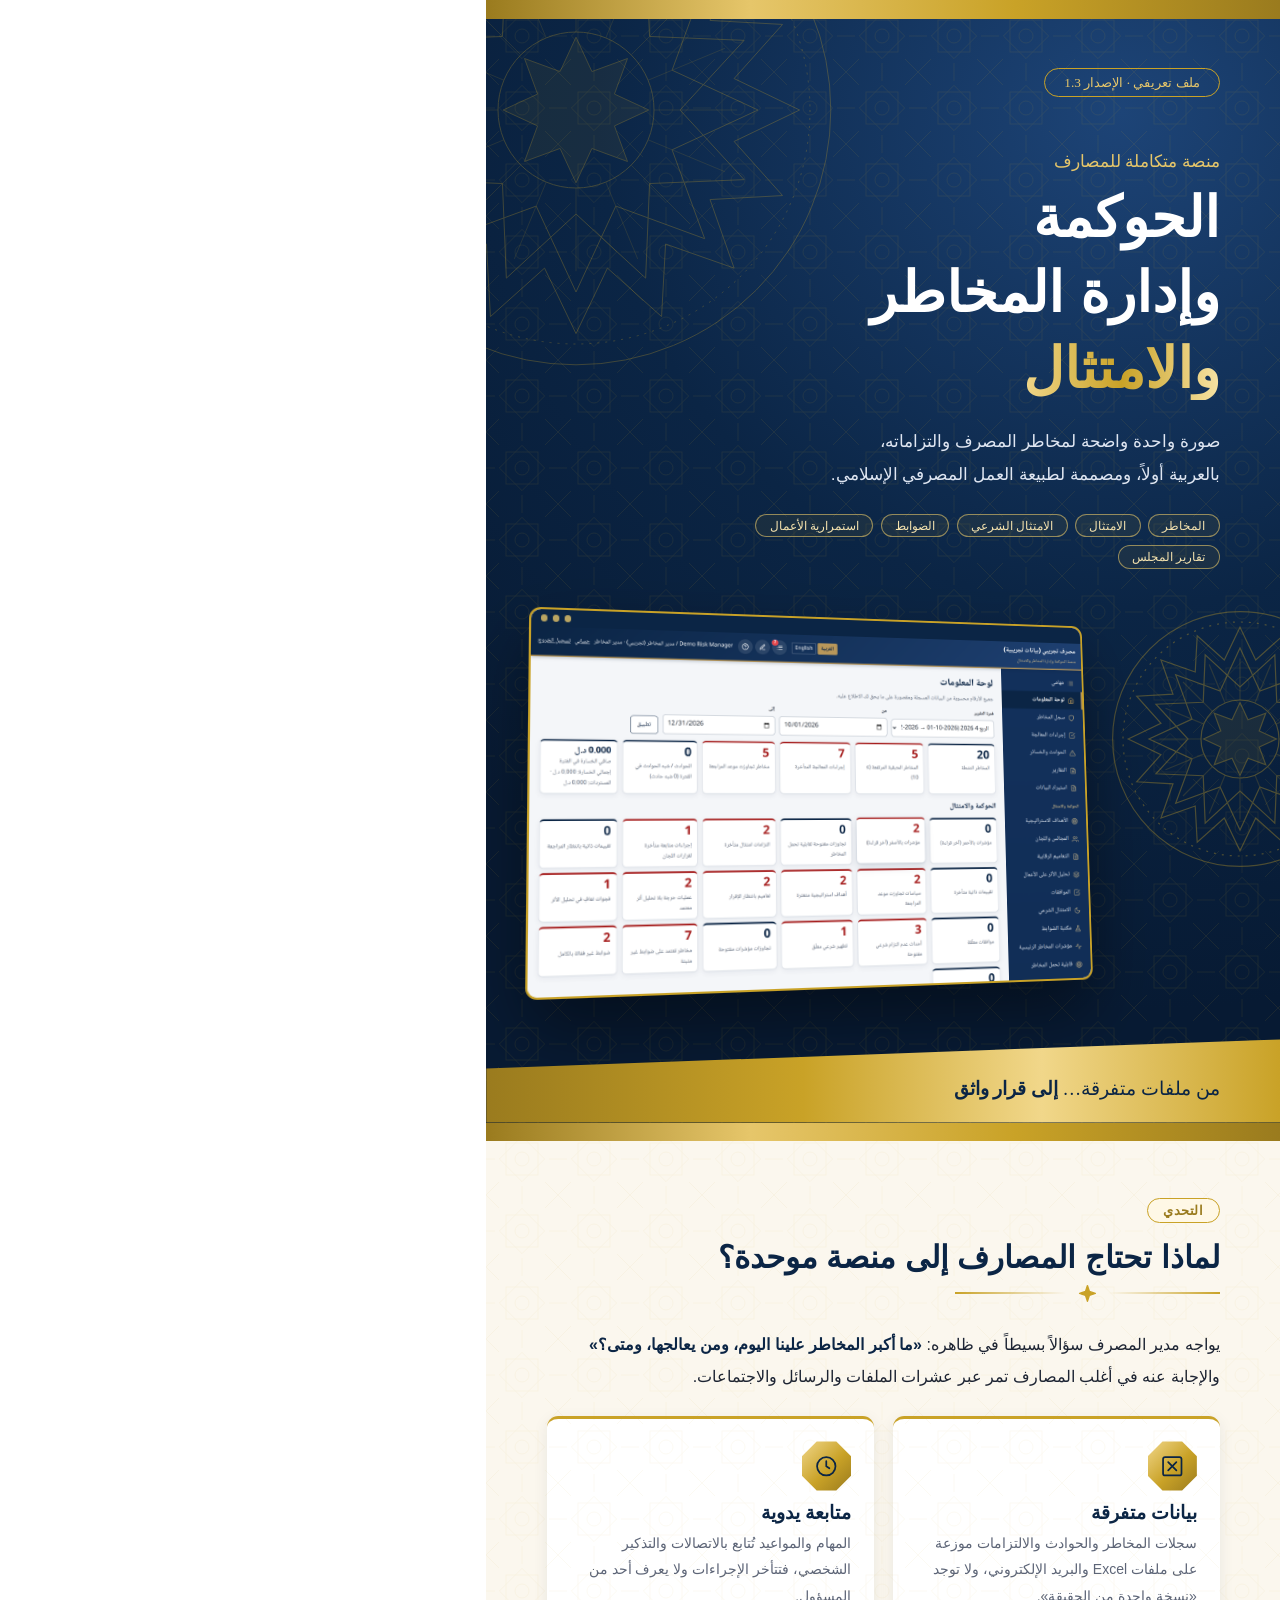
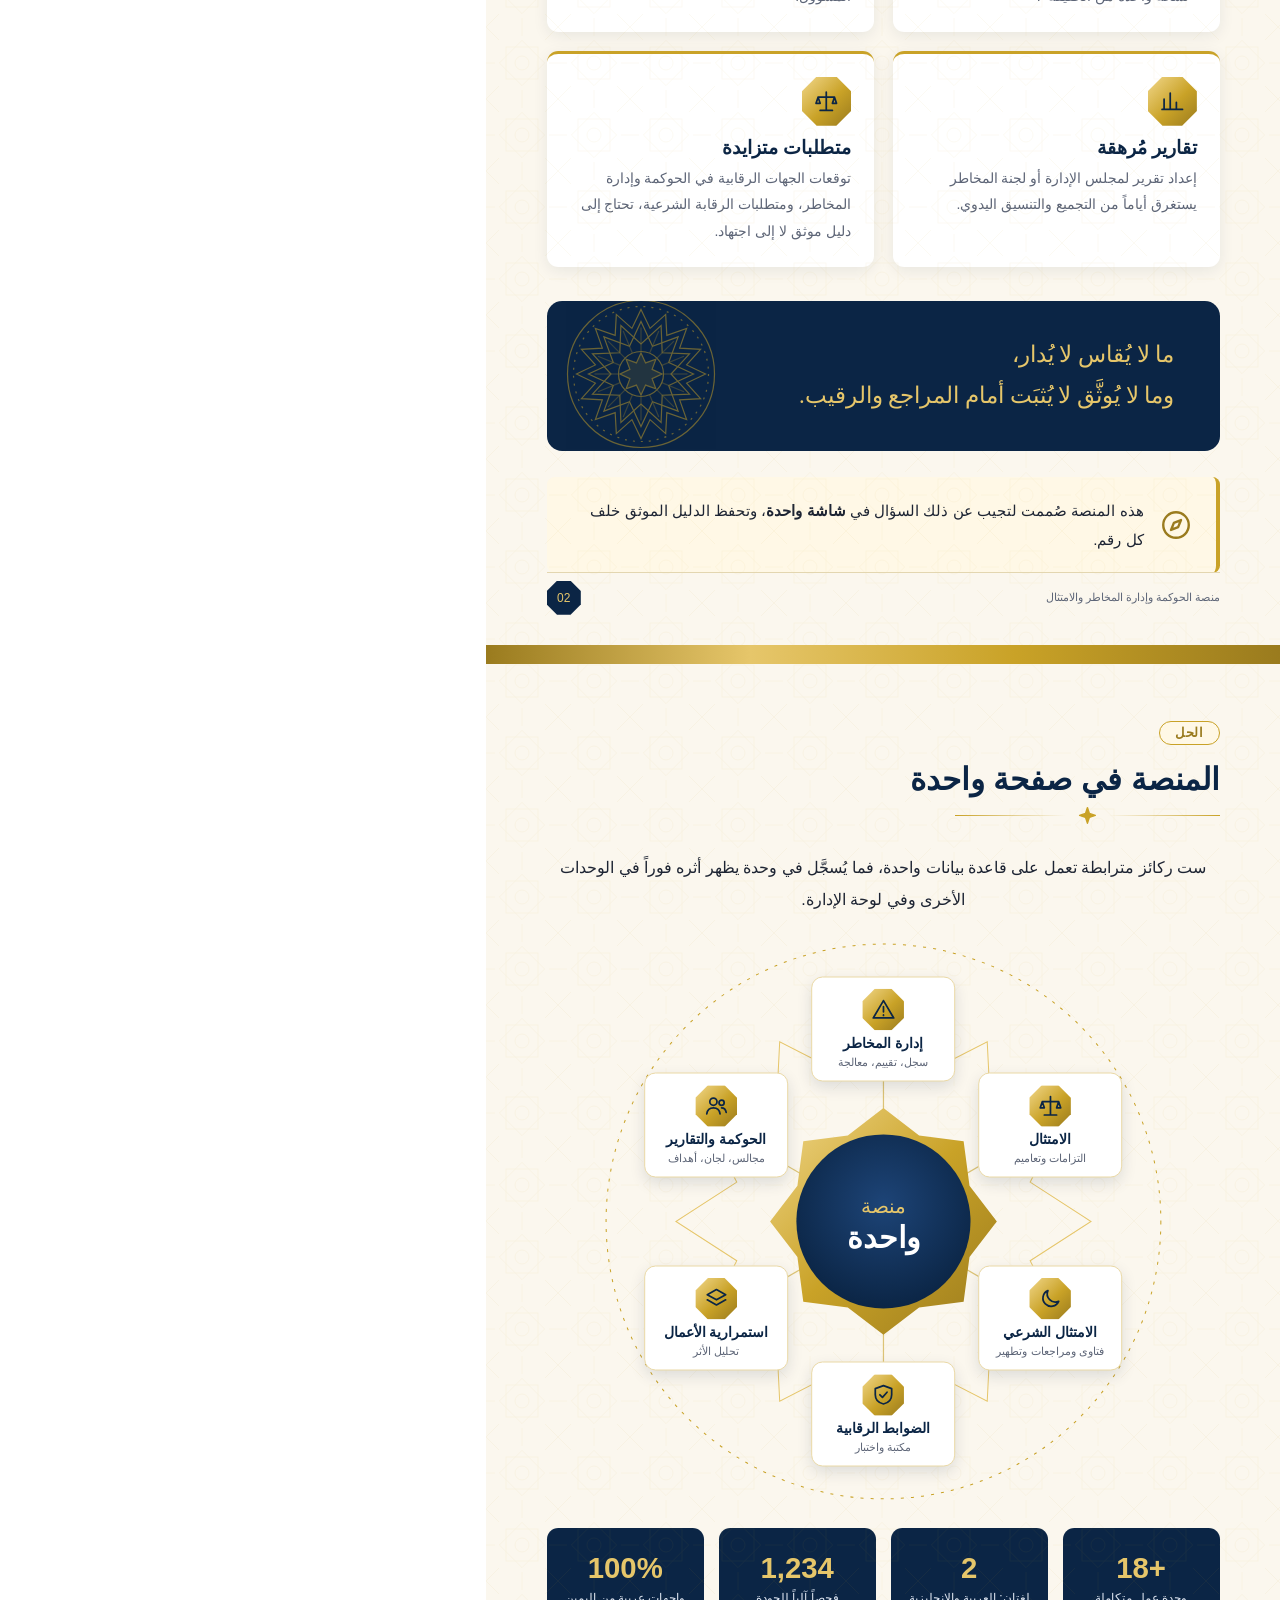
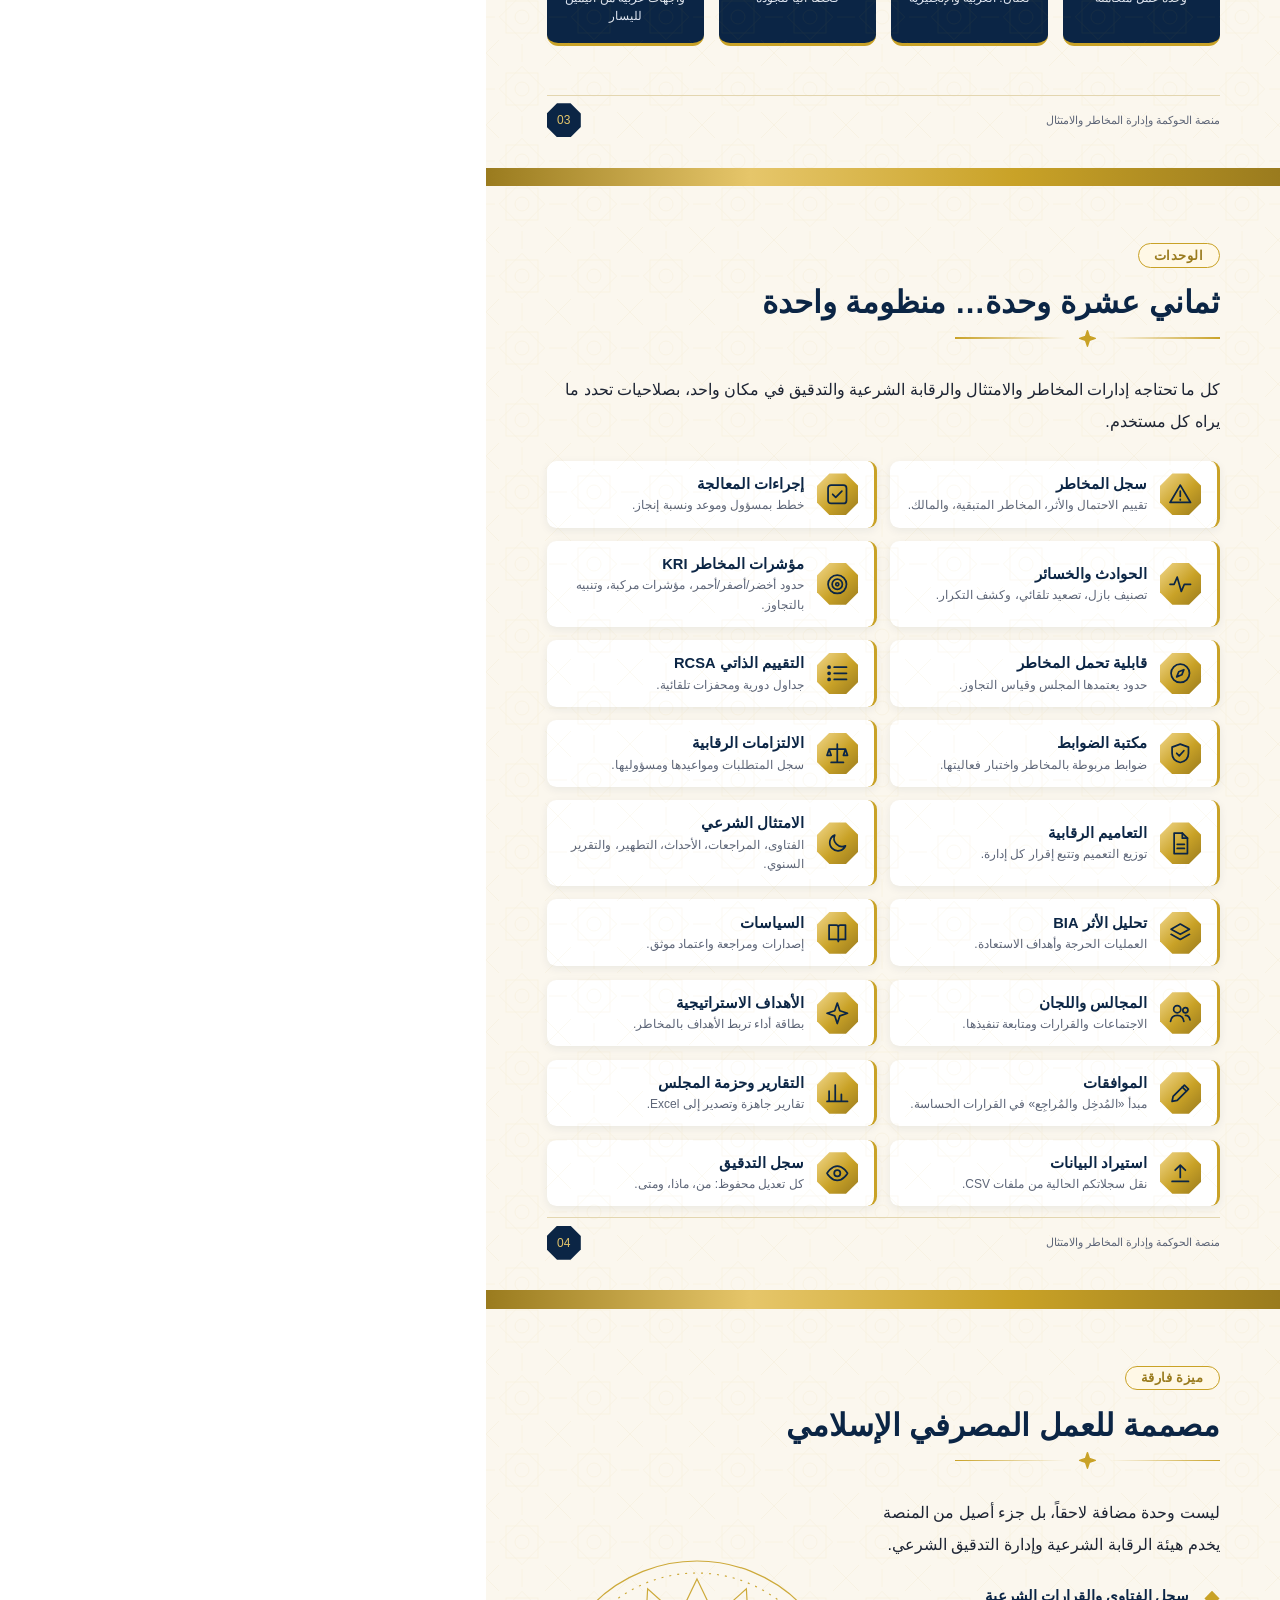
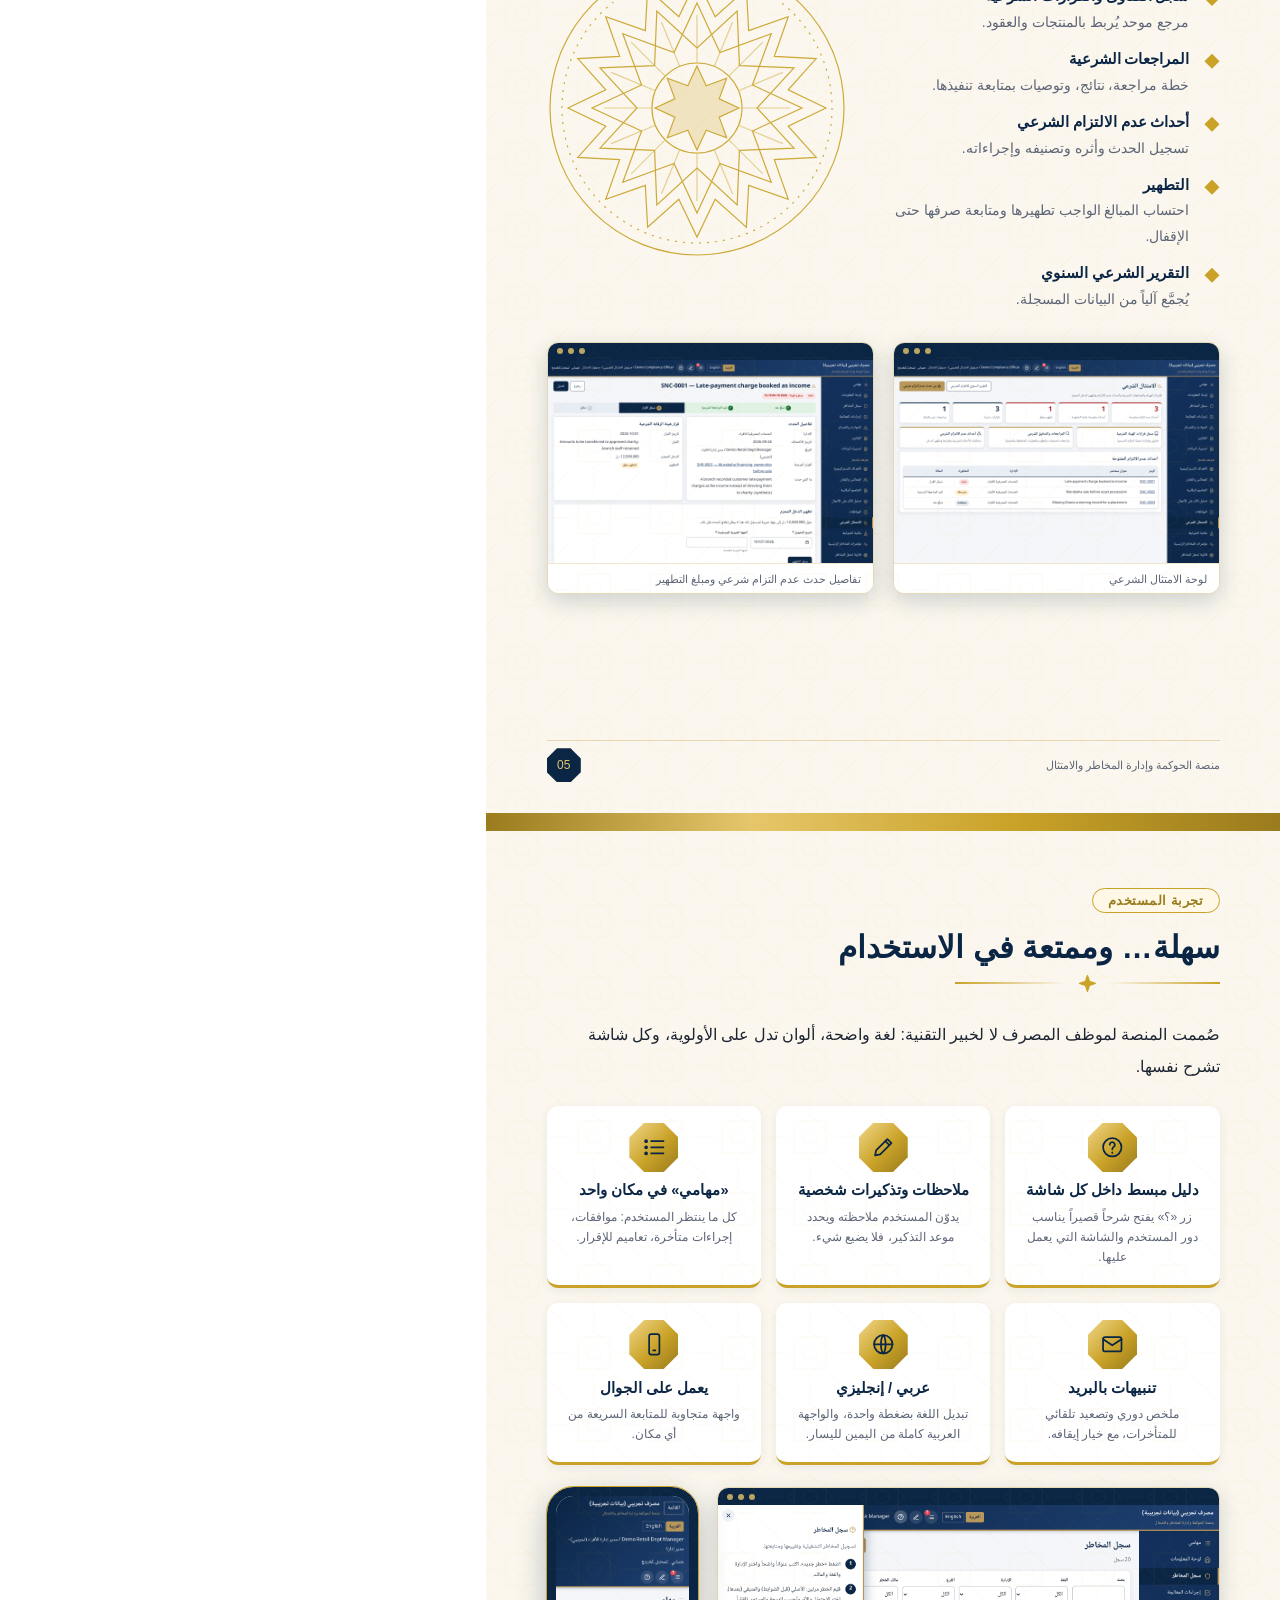
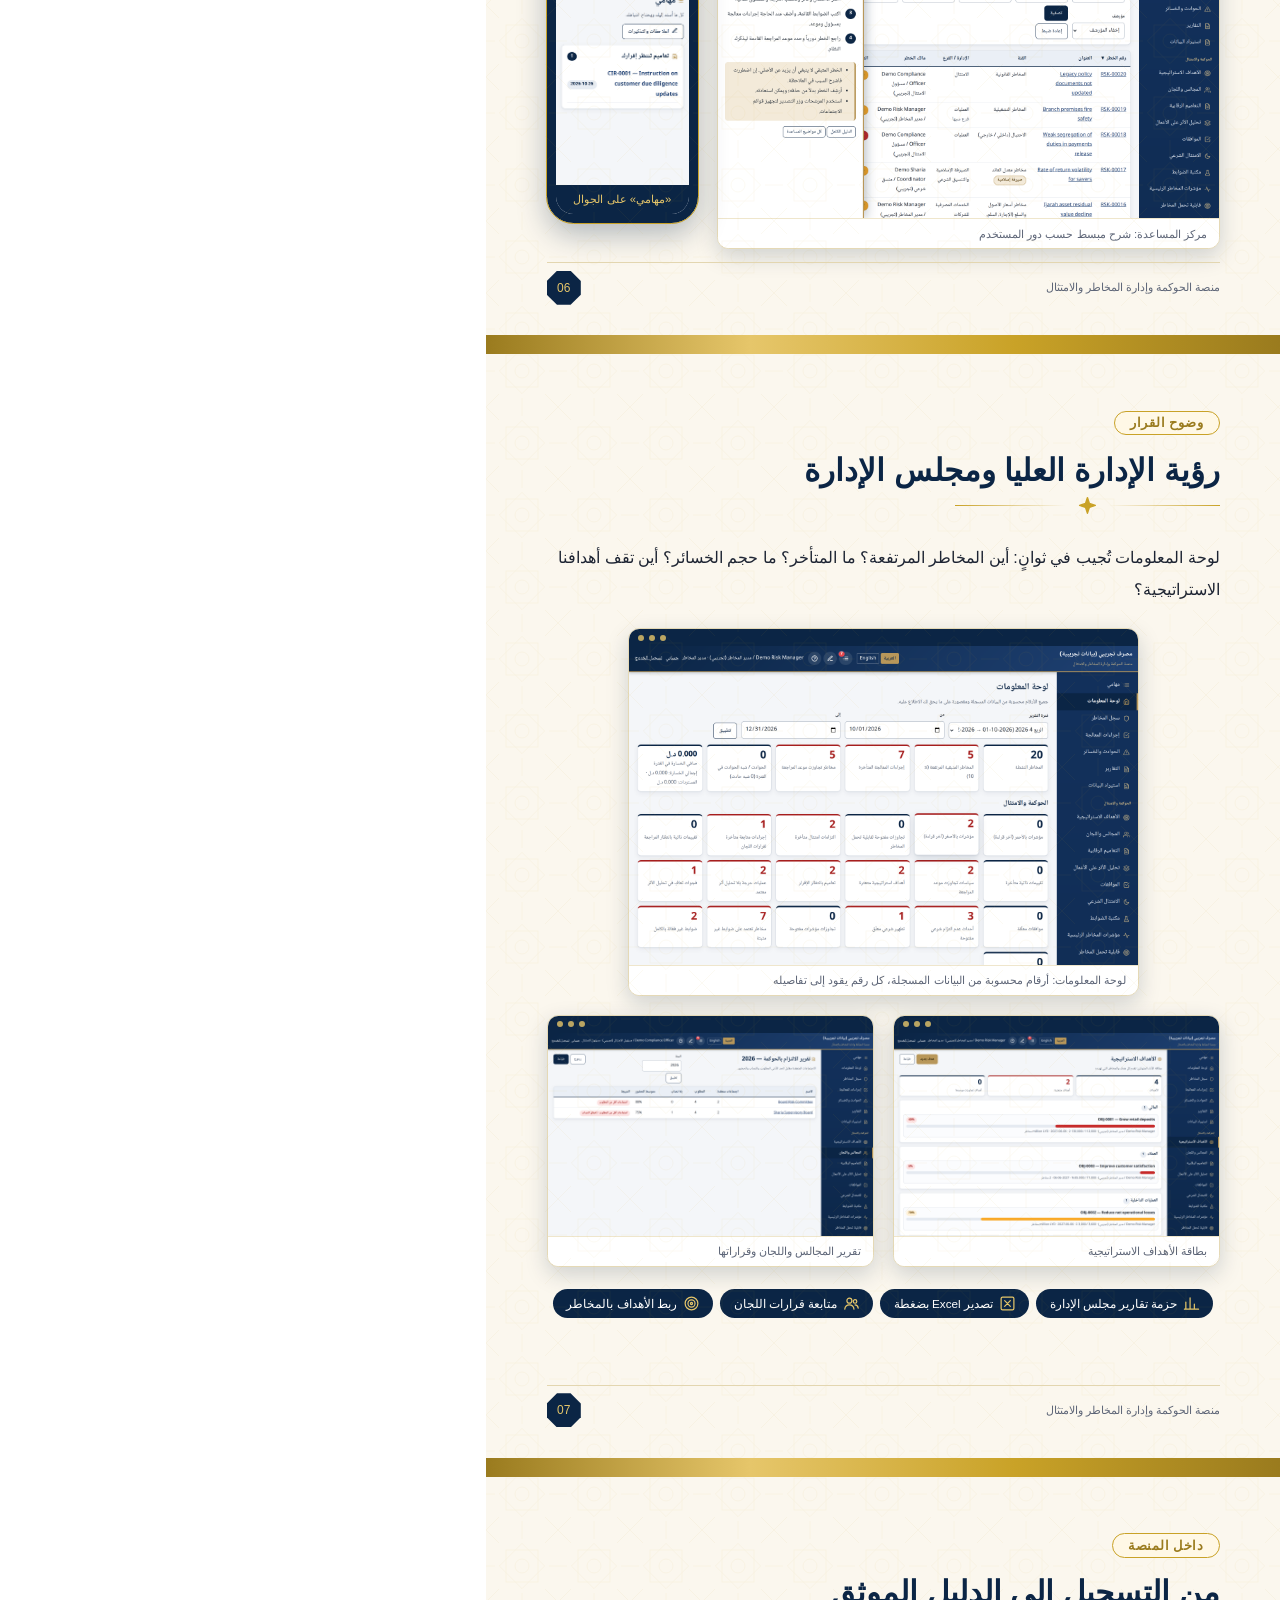
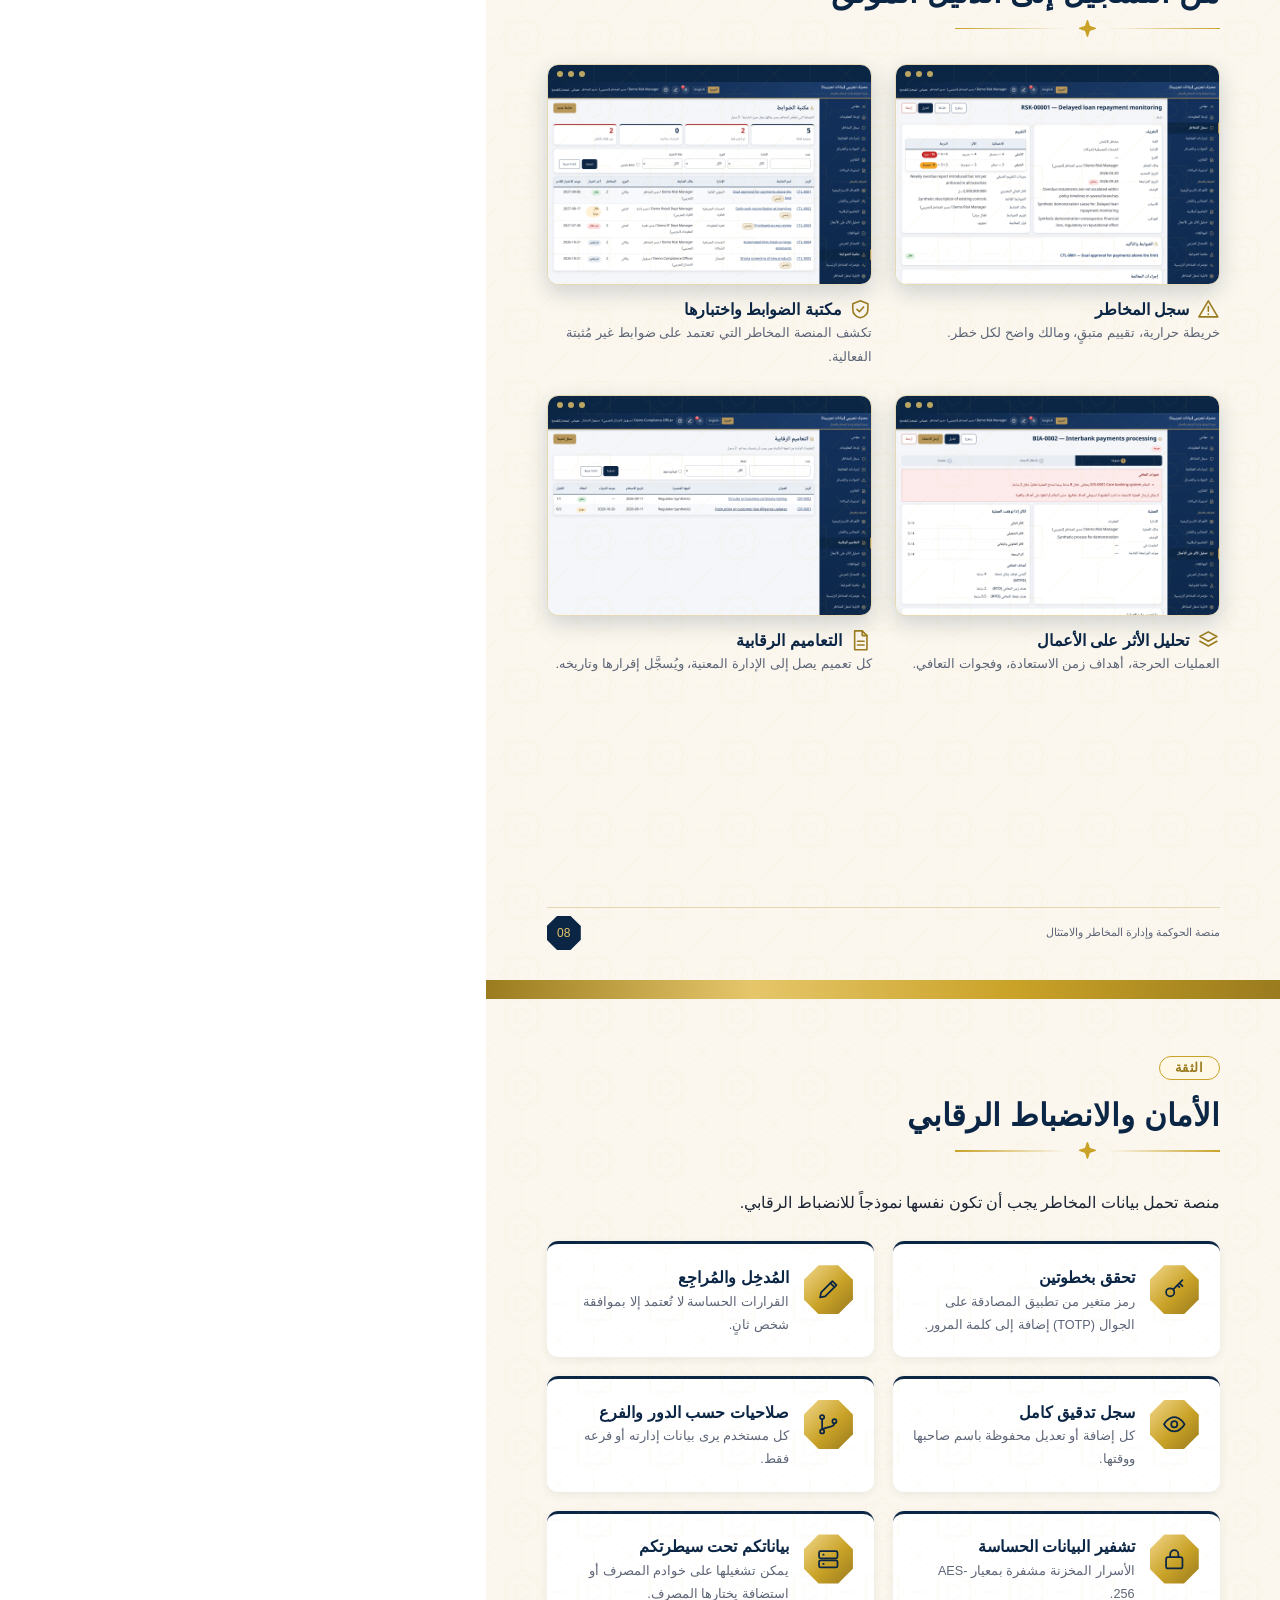
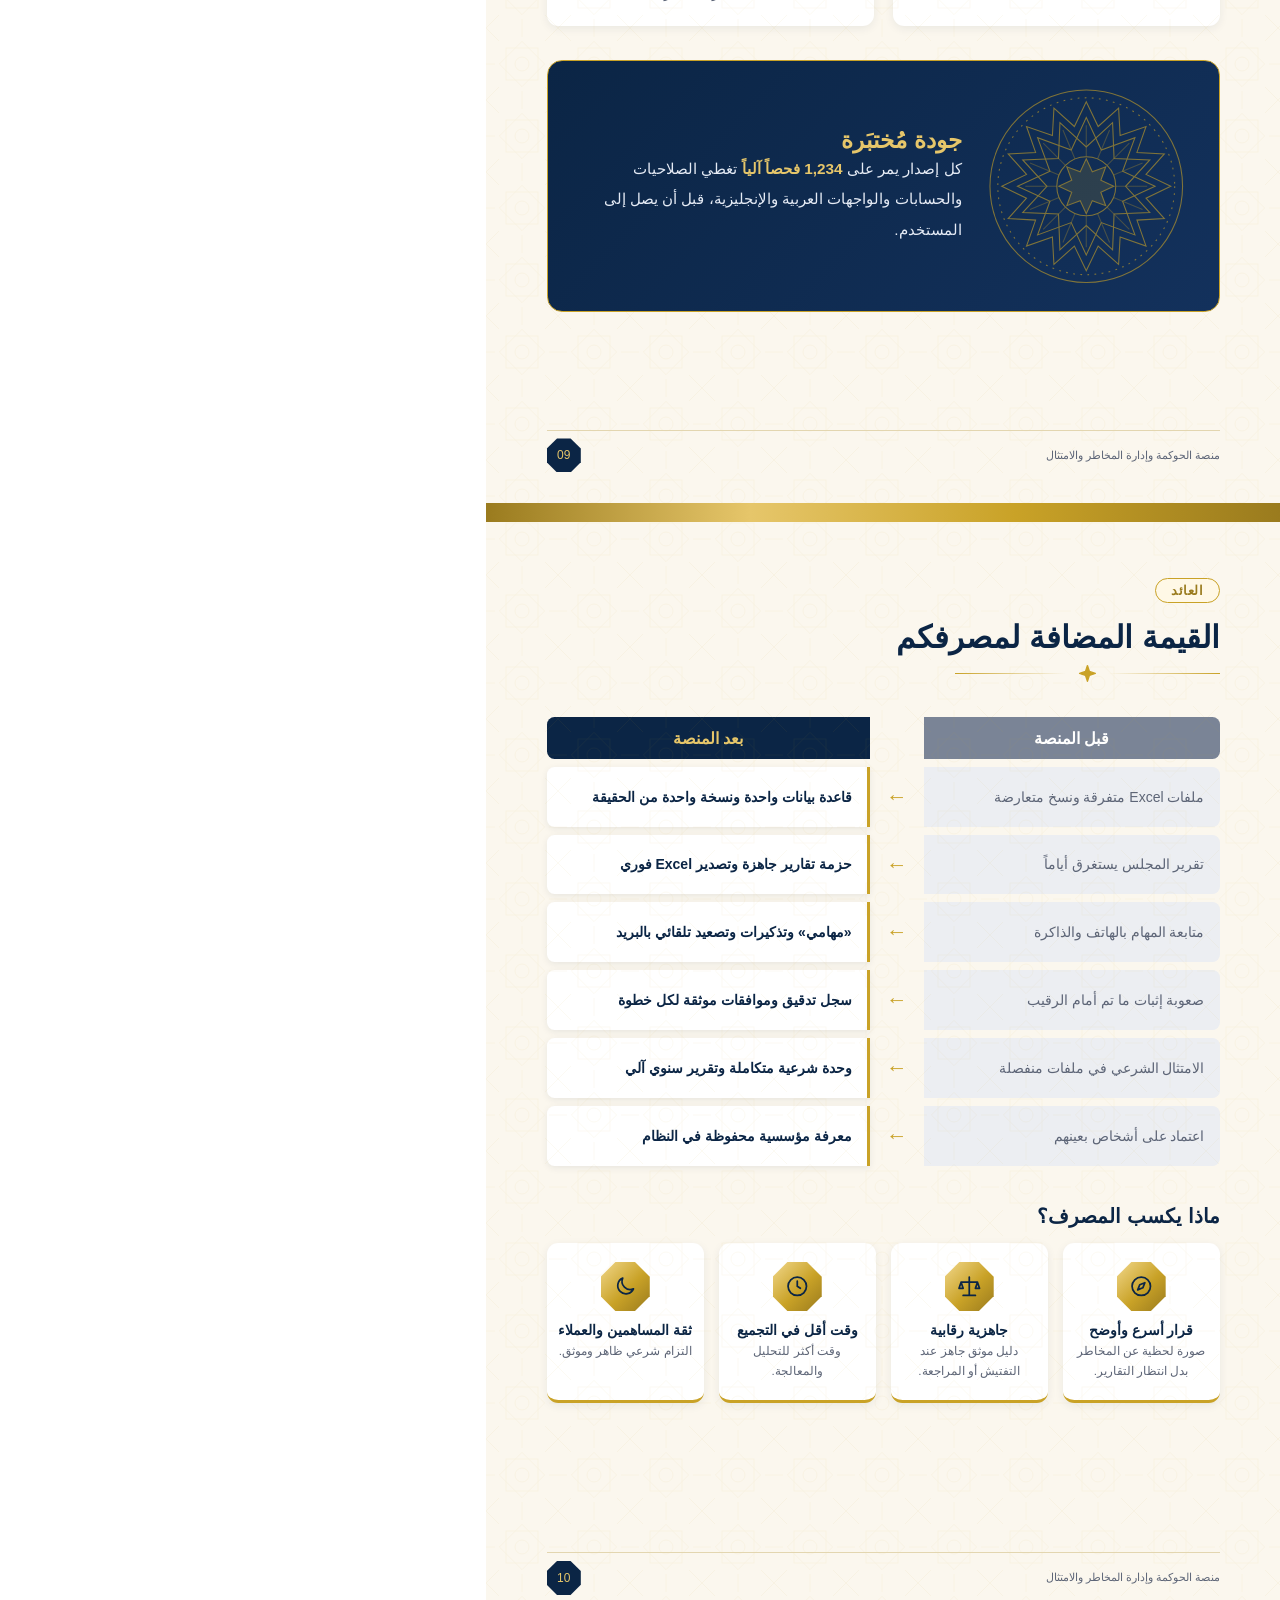
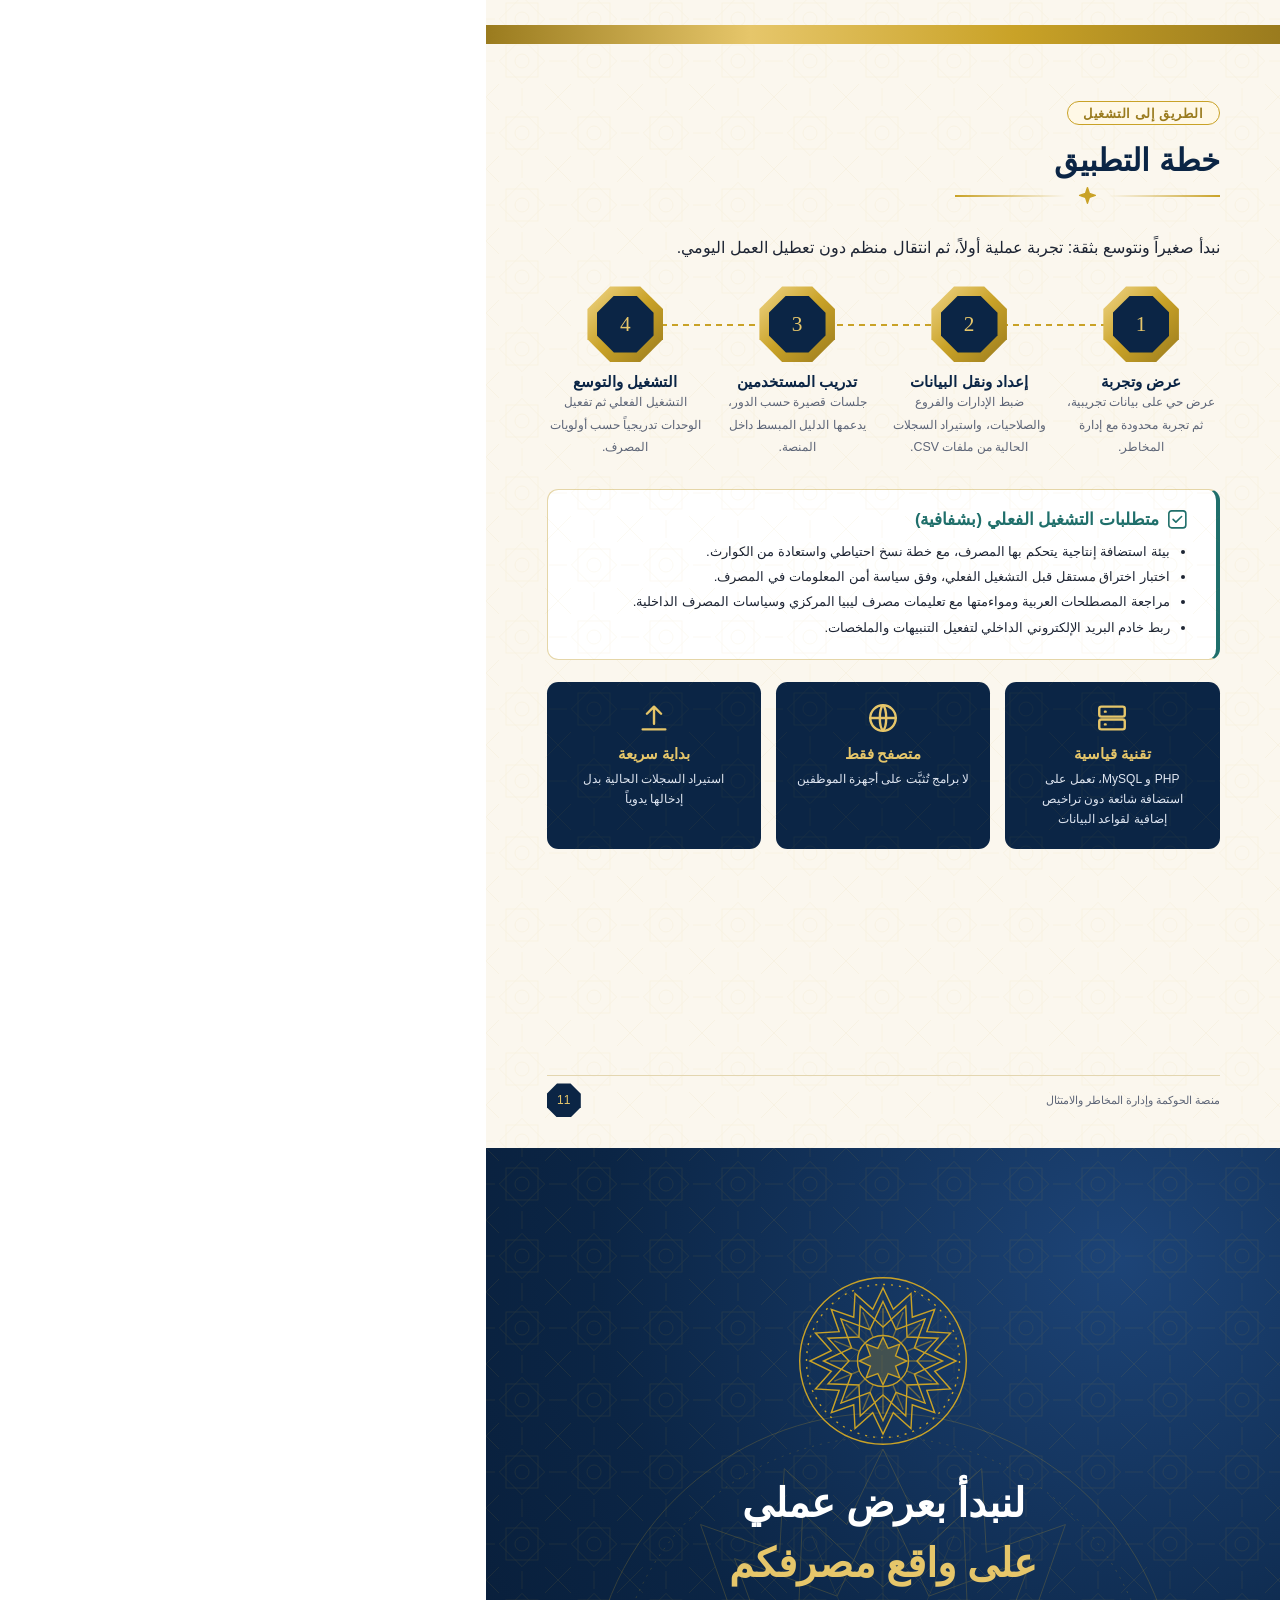
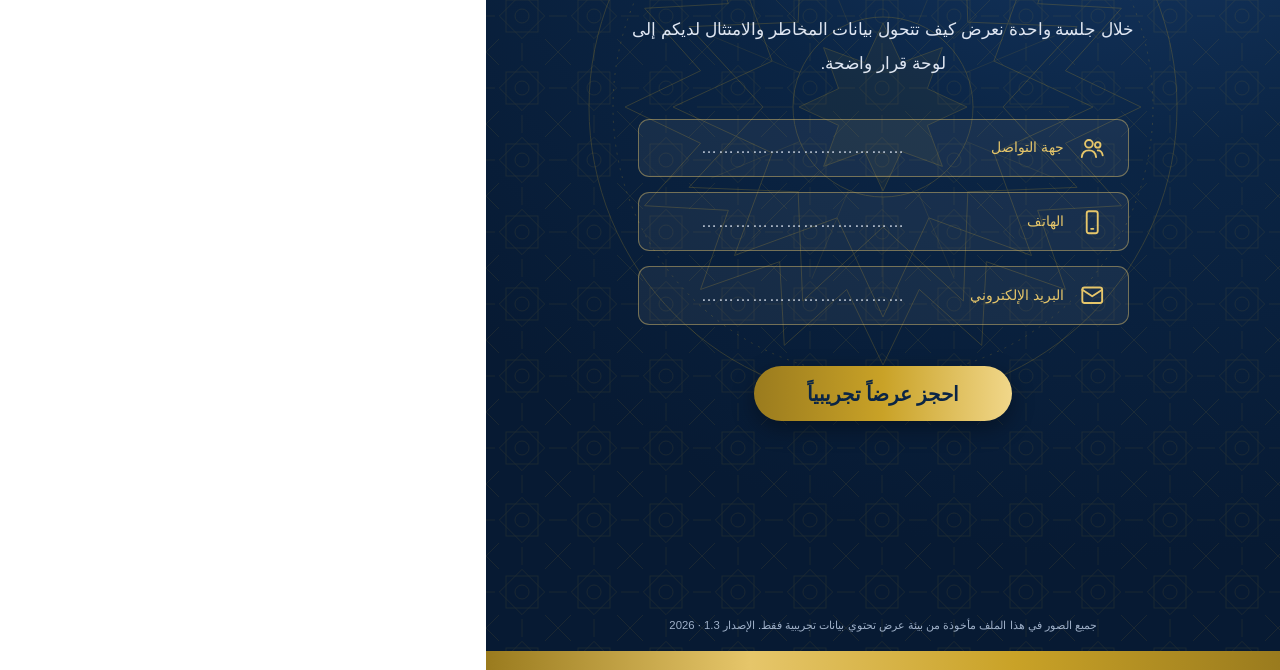
==== docs/brochure/brochure.html @ ade29366 "Add Arabic marketing brochure (gold theme, 12 pages) with build script Co-Authored-By: Claude Opus 5" ====
<!doctype html>
<html lang="ar" dir="rtl"><head><meta charset="utf-8">
<title>ملف تعريفي — منصة الحوكمة وإدارة المخاطر والامتثال</title>
<style>
@page { size: A4; margin: 0; }
:root{--gold:#C9A227;--gold2:#E6C66A;--goldd:#9A7B1E;--navy:#0B2545;--navy2:#13315C;--ivory:#FBF7EE;--cream:#F3EAD3;--teal:#1F6F6B;--ink:#1d2433;--muted:#5d6577}
*{box-sizing:border-box;margin:0;padding:0}
html,body{background:#fff}
body{font-family:'Noto Sans Arabic',sans-serif;color:var(--ink);-webkit-print-color-adjust:exact;print-color-adjust:exact}
.page{width:210mm;height:297mm;position:relative;overflow:hidden;page-break-after:always;background:var(--ivory);padding:20mm 16mm 18mm}
.page:last-child{page-break-after:auto}
.page::before{content:'';position:absolute;inset:0;background:url("data:image/svg+xml;utf8,<svg xmlns='http://www.w3.org/2000/svg' width='72' height='72' viewBox='0 0 72 72'><g fill='none' stroke='%23C9A227' stroke-width='.8'><rect x='20' y='20' width='32' height='32'/><rect x='20' y='20' width='32' height='32' transform='rotate(45 36 36)'/><circle cx='36' cy='36' r='7'/><path d='M0 0L13 13M72 0L59 13M0 72L13 59M72 72L59 59M36 0V9M36 72V63M0 36H9M72 36H63'/></g></svg>") repeat;opacity:.07;pointer-events:none}
.page::after{content:'';position:absolute;top:0;right:0;width:100%;height:5mm;background:linear-gradient(90deg,var(--goldd),var(--gold2),var(--gold),var(--goldd))}
h1,h2,h3,h4,.kicker,.stat b,.pn{font-family:'Noto Kufi Arabic',sans-serif}
.ph{position:relative;margin-bottom:7mm}
.kicker{display:inline-block;color:var(--goldd);font-size:10pt;font-weight:700;letter-spacing:.5px;border:1px solid var(--gold);padding:1mm 4mm;border-radius:20px;background:#fff8e6}
.ph h2{font-size:23pt;color:var(--navy);margin-top:3mm;line-height:1.5}
.rule{display:flex;align-items:center;gap:3mm;margin-top:1mm;width:70mm}
.rule span{flex:1;height:1.5px;background:linear-gradient(90deg,transparent,var(--gold))}
.rule span:last-child{background:linear-gradient(90deg,var(--gold),transparent)}
.rs{width:5mm;height:5mm;color:var(--gold);fill:var(--gold)}
.pf{position:absolute;bottom:8mm;left:16mm;right:16mm;display:flex;justify-content:space-between;align-items:center;font-size:8pt;color:var(--muted);border-top:1px solid #e3d6b0;padding-top:2mm}
.pn{background:var(--navy);color:var(--gold2);width:9mm;height:9mm;display:grid;place-items:center;font-size:9pt;clip-path:polygon(30% 0,70% 0,100% 30%,100% 70%,70% 100%,30% 100%,0 70%,0 30%)}
.intro{font-size:12pt;line-height:2;color:var(--ink);margin-bottom:6mm}
.intro.center{text-align:center}
.intro b{color:var(--navy)}
.ic{width:6mm;height:6mm}
.badge{display:inline-grid;place-items:center;width:13mm;height:13mm;flex:none;color:var(--navy);background:linear-gradient(135deg,#F1D78A,var(--gold) 55%,var(--goldd));clip-path:polygon(30% 0,70% 0,100% 30%,100% 70%,70% 100%,30% 100%,0 70%,0 30%)}
.badge .ic{width:6.5mm;height:6.5mm}
/* screenshots */
figure.shot{background:#fff;border-radius:3mm;overflow:hidden;box-shadow:0 2mm 6mm rgba(11,37,69,.18);border:1px solid #e5d9b6}
figure.shot .bar{height:4.5mm;background:var(--navy);display:flex;gap:1.3mm;align-items:center;padding:0 2.5mm;direction:ltr}
figure.shot .bar i{width:1.6mm;height:1.6mm;border-radius:50%;background:var(--gold2);opacity:.8}
figure.shot img{display:block;width:100%}
figure figcaption{font-size:8.5pt;color:var(--muted);padding:2mm 3mm;background:#fff;border-top:1px solid #efe6cc}
/* cover */
.cover{background:radial-gradient(120% 80% at 80% 10%,#1d4477 0%,var(--navy) 55%,#071a33 100%);color:#fff;padding:0}
.cover::before{opacity:.12}
.cover-ros{position:absolute}
.cover-ros.r1{top:-150px;left:-170px}
.cover-ros.r2{bottom:250px;right:-90px}
.cover-ros.r3{top:50%;left:50%;transform:translate(-50%,-50%)}
.cover-top{position:absolute;top:18mm;right:16mm}
.tag{border:1px solid var(--gold);color:var(--gold2);padding:1.5mm 5mm;border-radius:20px;font-size:10pt;font-family:'Noto Kufi Arabic'}
.cover-title{position:absolute;top:40mm;right:16mm;left:16mm}
.cover-title .over{color:var(--gold2);font-family:'Noto Kufi Arabic';font-size:13pt;margin-bottom:2mm}
.cover-title h1{font-size:42pt;line-height:1.35;font-weight:700}
.cover-title h1 span{background:linear-gradient(90deg,#F1D78A,var(--gold),#F7E3A4);-webkit-background-clip:text;background-clip:text;color:transparent}
.cover .lead{font-size:13pt;line-height:1.9;color:#dfe6f2;margin-top:5mm}
.pills{display:flex;flex-wrap:wrap;gap:2mm;margin-top:6mm;max-width:150mm}
.pills span{font-size:9pt;border:1px solid rgba(230,198,106,.6);color:#f4e2ae;padding:1mm 3.5mm;border-radius:20px;background:rgba(201,162,39,.08)}
.cover-shot{position:absolute;bottom:36mm;left:14mm;width:150mm}
.shot.tilt{transform:perspective(900px) rotateY(10deg) rotateX(4deg);border:2px solid var(--gold);box-shadow:0 8mm 18mm rgba(0,0,0,.45)}
.cover-band{position:absolute;bottom:0;left:0;right:0;height:22mm;background:linear-gradient(90deg,var(--goldd),var(--gold) 40%,#F1D78A 70%,var(--gold));display:flex;align-items:center;padding:0 16mm;clip-path:polygon(0 35%,100% 0,100% 100%,0 100%)}
.cover-band div{font-family:'Noto Kufi Arabic';color:var(--navy);font-size:14pt;margin-top:4mm}
/* challenge */
.pains{display:grid;grid-template-columns:1fr 1fr;gap:5mm}
.pain{background:#fff;border-radius:3mm;padding:6mm;border-top:3px solid var(--gold);box-shadow:0 1mm 4mm rgba(11,37,69,.08)}
.pain h3{color:var(--navy);font-size:14pt;margin:3mm 0 1.5mm}
.pain p{font-size:10.5pt;line-height:1.9;color:var(--muted)}
.quote{margin-top:9mm;position:relative;background:var(--navy);color:#fff;border-radius:4mm;padding:9mm 12mm 9mm 50mm;overflow:hidden}
.qros{position:absolute;left:5mm;top:50%;transform:translateY(-50%)}
.quote blockquote{font-family:'Noto Naskh Arabic',serif;font-size:17pt;line-height:1.8;color:var(--gold2)}
.callout{margin-top:7mm;display:flex;gap:4mm;align-items:center;background:#fff8e6;border-right:4px solid var(--gold);padding:5mm 6mm;border-radius:2mm}
.callout .ic{width:9mm;height:9mm;color:var(--goldd);flex:none}
.callout p{font-size:11.5pt;line-height:1.9}
/* wheel */
.wheel-wrap{position:relative;width:150mm;height:150mm;margin:0 auto}
.wheel{width:100%;height:100%}
.wt1{font-family:'Noto Kufi Arabic';fill:var(--gold2);font-size:20px;text-anchor:middle}
.wt2{font-family:'Noto Kufi Arabic';fill:#fff;font-size:30px;font-weight:700;text-anchor:middle}
.node{position:absolute;transform:translate(-50%,-50%);width:38mm;text-align:center;background:#fff;border:1px solid #ead9a6;border-radius:3mm;padding:3mm 2mm;box-shadow:0 1.5mm 4mm rgba(11,37,69,.12)}
.node .badge{width:11mm;height:11mm;margin-bottom:1mm}
.node b{display:block;font-family:'Noto Kufi Arabic';color:var(--navy);font-size:10.5pt}
.node small{color:var(--muted);font-size:8.5pt}
.stats{display:grid;grid-template-columns:repeat(4,1fr);gap:4mm;margin-top:6mm}
.stat{background:var(--navy);border-radius:3mm;padding:5mm 3mm;text-align:center;border-bottom:3px solid var(--gold)}
.stat b{display:block;font-size:22pt;color:var(--gold2);line-height:1.4}
.stat span{font-size:9pt;color:#dfe6f2}
/* modules */
.mods{display:grid;grid-template-columns:1fr 1fr;gap:3.5mm}
.mod{display:flex;gap:3.5mm;align-items:center;background:#fff;border-radius:2.5mm;padding:3.2mm 4mm;border-right:3px solid var(--gold);box-shadow:0 .7mm 2.5mm rgba(11,37,69,.07)}
.mod .badge{width:11mm;height:11mm}
.mod h4{color:var(--navy);font-size:11pt;line-height:1.6}
.mod p{font-size:9pt;color:var(--muted);line-height:1.6}
/* split */
.split{display:flex;gap:6mm;align-items:center}
.split .txt{flex:1}
.split .ill{flex:none}
.ticks{list-style:none}
.ticks li{position:relative;padding-right:8mm;margin-bottom:3mm;font-size:10.5pt;line-height:1.8;color:var(--muted)}
.ticks li b{display:block;color:var(--navy);font-family:'Noto Kufi Arabic';font-size:11pt}
.ticks li::before{content:'';position:absolute;right:0;top:2mm;width:4mm;height:4mm;background:var(--gold);clip-path:polygon(50% 0,100% 50%,50% 100%,0 50%)}
.duo{display:grid;grid-template-columns:1fr 1fr;gap:5mm;margin-top:5mm}
.chips{margin-top:5mm}
/* ease */
.ease-grid{display:grid;grid-template-columns:repeat(3,1fr);gap:4mm}
.ease{background:#fff;border-radius:3mm;padding:4.5mm;text-align:center;border-bottom:3px solid var(--gold);box-shadow:0 .7mm 2.5mm rgba(11,37,69,.07)}
.ease .badge{margin-bottom:2mm}
.ease h4{color:var(--navy);font-size:11pt;line-height:1.6}
.ease p{font-size:9pt;line-height:1.7;color:var(--muted);margin-top:1mm}
.ease-shots{display:flex;gap:5mm;margin-top:6mm;align-items:flex-start}
.ease-shots .col2{flex:1;display:grid;gap:4mm}
.phone{width:40mm;flex:none;border:2.5mm solid var(--navy);border-radius:7mm;overflow:hidden;box-shadow:0 3mm 8mm rgba(11,37,69,.3);outline:1px solid var(--gold);background:#fff}
.phone img{display:block;width:100%}
.phone figcaption{text-align:center;background:var(--navy);color:var(--gold2);border:0}
/* board */
.shot.wide{width:76%;margin:0 auto}
.chips{display:flex;flex-wrap:nowrap;gap:2mm;margin-top:6mm;justify-content:center}
.chips span{display:inline-flex;align-items:center;gap:1.5mm;background:var(--navy);color:#fff;padding:1.5mm 3.5mm;border-radius:20px;font-size:8.8pt;white-space:nowrap}
.chips .ic{width:4.5mm;height:4.5mm;color:var(--gold2)}
/* quad */
.quad{display:grid;grid-template-columns:1fr 1fr;gap:7mm 6mm}
.qi h4{display:flex;align-items:center;gap:2mm;color:var(--navy);font-size:12pt;margin-top:3.5mm}
.qi h4 .ic{color:var(--goldd)}
.qi p{font-size:10pt;line-height:1.8;color:var(--muted)}
/* security */
.secs{display:grid;grid-template-columns:1fr 1fr;gap:5mm}
.sec{display:flex;gap:4mm;background:#fff;border-radius:3mm;padding:5.5mm;box-shadow:0 .7mm 2.5mm rgba(11,37,69,.07);border-top:3px solid var(--navy)}
.sec h4{color:var(--navy);font-size:12pt;line-height:1.6}
.sec p{font-size:9.5pt;line-height:1.8;color:var(--muted)}
.shieldbox{margin-top:9mm;display:flex;gap:7mm;align-items:center;background:linear-gradient(135deg,var(--navy),var(--navy2));color:#fff;border-radius:4mm;padding:7mm 9mm;border:1px solid var(--gold);overflow:hidden;position:relative}
.shieldbox .sros{flex:none;width:52mm;height:52mm;display:grid;place-items:center}
.shieldbox .sros svg{width:52mm;height:52mm}
.shieldbox h3{color:var(--gold2);font-size:17pt}
.shieldbox p{font-size:11.5pt;line-height:2;color:#e5ebf5}
.shieldbox b{color:var(--gold2)}
/* value */
table.ba{width:100%;border-collapse:separate;border-spacing:0 2.2mm}
table.ba th{font-family:'Noto Kufi Arabic';font-size:12pt;padding:3mm;color:#fff}
table.ba th:first-child{background:#7a8496;border-radius:0 2mm 2mm 0}
table.ba th:nth-child(2){background:transparent}
table.ba th:last-child{background:var(--navy);color:var(--gold2);border-radius:2mm 0 0 2mm}
table.ba td{padding:3.4mm 4mm;font-size:10.5pt;line-height:1.6}
table.ba td.b{background:#eceef2;color:#5d6577;border-radius:0 2mm 2mm 0;width:44%}
table.ba td.a{background:#fff;color:var(--navy);font-weight:700;border-right:3px solid var(--gold);border-radius:2mm 0 0 2mm;width:48%;box-shadow:0 .5mm 2mm rgba(11,37,69,.08)}
table.ba td.ar{text-align:center;color:var(--gold);font-size:16pt;width:8%}
h3.sub{color:var(--navy);font-size:15pt;margin:8mm 0 4mm}
.gains{display:grid;grid-template-columns:repeat(4,1fr);gap:4mm}
.gain{background:#fff;border-radius:3mm;padding:5mm 3mm;text-align:center;border-bottom:3px solid var(--gold);box-shadow:0 .7mm 2.5mm rgba(11,37,69,.07)}
.gain h4{color:var(--navy);font-size:10.5pt;margin-top:2mm;line-height:1.6}
.gain p{font-size:8.8pt;color:var(--muted);line-height:1.7}
/* roadmap */
.steps{display:grid;grid-template-columns:repeat(4,1fr);gap:4mm;position:relative;margin-top:3mm}
.steps::before{content:'';position:absolute;top:10mm;right:12%;left:12%;height:2px;background:repeating-linear-gradient(90deg,var(--gold) 0 6px,transparent 6px 11px)}
.step{text-align:center;position:relative}
.sn{width:20mm;height:20mm;margin:0 auto 3mm;display:grid;place-items:center;background:linear-gradient(135deg,#F1D78A,var(--gold),var(--goldd));clip-path:polygon(30% 0,70% 0,100% 30%,100% 70%,70% 100%,30% 100%,0 70%,0 30%)}
.sn span{width:15mm;height:15mm;display:grid;place-items:center;background:var(--navy);color:var(--gold2);font-family:'Noto Kufi Arabic';font-size:16pt;clip-path:inherit}
.step h4{color:var(--navy);font-size:11.5pt}
.step p{font-size:9.3pt;color:var(--muted);line-height:1.8}
.prereq{margin-top:8mm;background:#fff;border:1px solid #e5d6a8;border-right:4px solid var(--teal);border-radius:3mm;padding:5mm 7mm}
.prereq h3{display:flex;gap:2mm;align-items:center;color:var(--teal);font-size:12.5pt;margin-bottom:2mm}
.prereq ul{padding-right:5mm}
.prereq li{font-size:10pt;line-height:1.9;color:var(--ink)}
.tech{display:grid;grid-template-columns:repeat(3,1fr);gap:4mm;margin-top:6mm}
.tech div{background:var(--navy);color:#fff;border-radius:3mm;padding:5mm;text-align:center}
.tech .ic{width:9mm;height:9mm;color:var(--gold2)}
.tech b{display:block;font-family:'Noto Kufi Arabic';color:var(--gold2);font-size:11pt;margin:1.5mm 0}
.tech span{font-size:9pt;line-height:1.7;color:#dfe6f2}
/* back */
.back{position:absolute;top:34mm;left:18mm;right:18mm;text-align:center}
.bros{display:flex;justify-content:center;margin-bottom:7mm}
.back h2{font-size:30pt;line-height:1.5;color:#fff}
.back h2 span{color:var(--gold2)}
.back>p{font-size:13pt;line-height:2;color:#dfe6f2;margin:5mm auto 10mm;max-width:140mm}
.contact{display:grid;gap:4mm;max-width:130mm;margin:0 auto}
.contact div{display:flex;align-items:center;gap:4mm;background:rgba(255,255,255,.06);border:1px solid rgba(230,198,106,.45);border-radius:3mm;padding:4mm 6mm;text-align:right}
.contact .ic{color:var(--gold2);width:7mm;height:7mm}
.contact span{color:var(--gold2);font-family:'Noto Kufi Arabic';font-size:10.5pt;width:38mm}
.contact b{color:#c7d0de;font-weight:400;letter-spacing:1px}
.cta{display:inline-block;margin-top:11mm;background:linear-gradient(90deg,var(--goldd),var(--gold),#F1D78A);color:var(--navy);font-family:'Noto Kufi Arabic';font-weight:700;font-size:15pt;padding:4mm 14mm;border-radius:30px;box-shadow:0 2mm 6mm rgba(0,0,0,.35)}
.fine{position:absolute;bottom:10mm;left:16mm;right:16mm;text-align:center;font-size:8.5pt;color:#9fb0c8}
.backc::after{top:auto;bottom:0}
</style></head><body>
<section class="page cover">
<div class="cover-pattern"></div>
<div class="cover-ros r1"><svg class="rosette" viewBox="0 0 520 520" width="520" height="520" style="opacity:0.28"><g fill="none" stroke="#C9A227" stroke-width="1"><circle cx="260.0" cy="260.0" r="254.8"/><circle cx="260.0" cy="260.0" r="234.0" stroke-dasharray="2 6"/><polygon points="260.00,36.40 291.45,101.90 345.57,53.42 349.56,125.97 418.11,101.89 394.03,170.44 466.58,174.43 418.10,228.55 483.60,260.00 418.10,291.45 466.58,345.57 394.03,349.56 418.11,418.11 349.56,394.03 345.57,466.58 291.45,418.10 260.00,483.60 228.55,418.10 174.43,466.58 170.44,394.03 101.89,418.11 125.97,349.56 53.42,345.57 101.90,291.45 36.40,260.00 101.90,228.55 53.42,174.43 125.97,170.44 101.89,101.89 170.44,125.97 174.43,53.42 228.55,101.90"/><polygon points="260.00,78.00 299.80,163.92 388.69,131.31 356.08,220.20 442.00,260.00 356.08,299.80 388.69,388.69 299.80,356.08 260.00,442.00 220.20,356.08 131.31,388.69 163.92,299.80 78.00,260.00 163.92,220.20 131.31,131.31 220.20,163.92"/><polygon points="329.65,91.85 333.54,186.46 428.15,190.35 364.00,260.00 428.15,329.65 333.54,333.54 329.65,428.15 260.00,364.00 190.35,428.15 186.46,333.54 91.85,329.65 156.00,260.00 91.85,190.35 186.46,186.46 190.35,91.85 260.00,156.00"/><circle cx="260.0" cy="260.0" r="78.0"/><polygon points="260.00,187.20 275.92,221.57 311.48,208.52 298.43,244.08 332.80,260.00 298.43,275.92 311.48,311.48 275.92,298.43 260.00,332.80 244.08,298.43 208.52,311.48 221.57,275.92 187.20,260.00 221.57,244.08 208.52,208.52 244.08,221.57" fill="#C9A227" fill-opacity=".25"/><line x1="338.0" y1="260.0" x2="421.2" y2="260.0" stroke-opacity=".5"/><line x1="332.1" y1="289.8" x2="408.9" y2="321.7" stroke-opacity=".5"/><line x1="315.2" y1="315.2" x2="374.0" y2="374.0" stroke-opacity=".5"/><line x1="289.8" y1="332.1" x2="321.7" y2="408.9" stroke-opacity=".5"/><line x1="260.0" y1="338.0" x2="260.0" y2="421.2" stroke-opacity=".5"/><line x1="230.2" y1="332.1" x2="198.3" y2="408.9" stroke-opacity=".5"/><line x1="204.8" y1="315.2" x2="146.0" y2="374.0" stroke-opacity=".5"/><line x1="187.9" y1="289.8" x2="111.1" y2="321.7" stroke-opacity=".5"/><line x1="182.0" y1="260.0" x2="98.8" y2="260.0" stroke-opacity=".5"/><line x1="187.9" y1="230.2" x2="111.1" y2="198.3" stroke-opacity=".5"/><line x1="204.8" y1="204.8" x2="146.0" y2="146.0" stroke-opacity=".5"/><line x1="230.2" y1="187.9" x2="198.3" y2="111.1" stroke-opacity=".5"/><line x1="260.0" y1="182.0" x2="260.0" y2="98.8" stroke-opacity=".5"/><line x1="289.8" y1="187.9" x2="321.7" y2="111.1" stroke-opacity=".5"/><line x1="315.2" y1="204.8" x2="374.0" y2="146.0" stroke-opacity=".5"/><line x1="332.1" y1="230.2" x2="408.9" y2="198.3" stroke-opacity=".5"/></g></svg></div>
<div class="cover-ros r2"><svg class="rosette" viewBox="0 0 260 260" width="260" height="260" style="opacity:0.35"><g fill="none" stroke="#C9A227" stroke-width="1.2"><circle cx="130.0" cy="130.0" r="127.4"/><circle cx="130.0" cy="130.0" r="117.0" stroke-dasharray="2 6"/><polygon points="130.00,18.20 145.72,50.95 172.78,26.71 174.78,62.98 209.05,50.95 197.02,85.22 233.29,87.22 209.05,114.28 241.80,130.00 209.05,145.72 233.29,172.78 197.02,174.78 209.05,209.05 174.78,197.02 172.78,233.29 145.72,209.05 130.00,241.80 114.28,209.05 87.22,233.29 85.22,197.02 50.95,209.05 62.98,174.78 26.71,172.78 50.95,145.72 18.20,130.00 50.95,114.28 26.71,87.22 62.98,85.22 50.95,50.95 85.22,62.98 87.22,26.71 114.28,50.95"/><polygon points="130.00,39.00 149.90,81.96 194.35,65.65 178.04,110.10 221.00,130.00 178.04,149.90 194.35,194.35 149.90,178.04 130.00,221.00 110.10,178.04 65.65,194.35 81.96,149.90 39.00,130.00 81.96,110.10 65.65,65.65 110.10,81.96"/><polygon points="164.82,45.93 166.77,93.23 214.07,95.18 182.00,130.00 214.07,164.82 166.77,166.77 164.82,214.07 130.00,182.00 95.18,214.07 93.23,166.77 45.93,164.82 78.00,130.00 45.93,95.18 93.23,93.23 95.18,45.93 130.00,78.00"/><circle cx="130.0" cy="130.0" r="39.0"/><polygon points="130.00,93.60 137.96,110.78 155.74,104.26 149.22,122.04 166.40,130.00 149.22,137.96 155.74,155.74 137.96,149.22 130.00,166.40 122.04,149.22 104.26,155.74 110.78,137.96 93.60,130.00 110.78,122.04 104.26,104.26 122.04,110.78" fill="#C9A227" fill-opacity=".25"/><line x1="169.0" y1="130.0" x2="210.6" y2="130.0" stroke-opacity=".5"/><line x1="166.0" y1="144.9" x2="204.5" y2="160.8" stroke-opacity=".5"/><line x1="157.6" y1="157.6" x2="187.0" y2="187.0" stroke-opacity=".5"/><line x1="144.9" y1="166.0" x2="160.8" y2="204.5" stroke-opacity=".5"/><line x1="130.0" y1="169.0" x2="130.0" y2="210.6" stroke-opacity=".5"/><line x1="115.1" y1="166.0" x2="99.2" y2="204.5" stroke-opacity=".5"/><line x1="102.4" y1="157.6" x2="73.0" y2="187.0" stroke-opacity=".5"/><line x1="94.0" y1="144.9" x2="55.5" y2="160.8" stroke-opacity=".5"/><line x1="91.0" y1="130.0" x2="49.4" y2="130.0" stroke-opacity=".5"/><line x1="94.0" y1="115.1" x2="55.5" y2="99.2" stroke-opacity=".5"/><line x1="102.4" y1="102.4" x2="73.0" y2="73.0" stroke-opacity=".5"/><line x1="115.1" y1="94.0" x2="99.2" y2="55.5" stroke-opacity=".5"/><line x1="130.0" y1="91.0" x2="130.0" y2="49.4" stroke-opacity=".5"/><line x1="144.9" y1="94.0" x2="160.8" y2="55.5" stroke-opacity=".5"/><line x1="157.6" y1="102.4" x2="187.0" y2="73.0" stroke-opacity=".5"/><line x1="166.0" y1="115.1" x2="204.5" y2="99.2" stroke-opacity=".5"/></g></svg></div>
<div class="cover-top">
  <div class="tag">ملف تعريفي · الإصدار 1.3</div>
</div>
<div class="cover-title">
  <div class="over">منصة متكاملة للمصارف</div>
  <h1>الحوكمة<br>وإدارة المخاطر<br><span>والامتثال</span></h1>
  <p class="lead">صورة واحدة واضحة لمخاطر المصرف والتزاماته،<br>بالعربية أولاً، ومصممة لطبيعة العمل المصرفي الإسلامي.</p>
  <div class="pills"><span>المخاطر</span><span>الامتثال</span><span>الامتثال الشرعي</span><span>الضوابط</span><span>استمرارية الأعمال</span><span>تقارير المجلس</span></div>
</div>
<div class="cover-shot"><figure class="shot tilt"><div class="bar"><i></i><i></i><i></i></div><img src="img/dashboard.png" alt=""></figure></div>
<div class="cover-band"><div>من ملفات متفرقة… <b>إلى قرار واثق</b></div></div>
</section><section class="page "><header class="ph"><div class="kicker">التحدي</div><h2>لماذا تحتاج المصارف إلى منصة موحدة؟</h2><div class="rule"><span></span><svg class="rs" viewBox="0 0 24 24" fill="none" stroke="currentColor" stroke-width="1.7" stroke-linecap="round" stroke-linejoin="round"><path d="M12 2l2.5 7.5L22 12l-7.5 2.5L12 22l-2.5-7.5L2 12l7.5-2.5z"/></svg><span></span></div></header>
<p class="intro">يواجه مدير المصرف سؤالاً بسيطاً في ظاهره: <b>«ما أكبر المخاطر علينا اليوم، ومن يعالجها، ومتى؟»</b>
والإجابة عنه في أغلب المصارف تمر عبر عشرات الملفات والرسائل والاجتماعات.</p>
<div class="pains"><div class="pain"><span class="badge"><svg class="ic" viewBox="0 0 24 24" fill="none" stroke="currentColor" stroke-width="1.7" stroke-linecap="round" stroke-linejoin="round"><rect x="3" y="3" width="18" height="18" rx="2"/><path d="M8 8l8 8M16 8l-8 8"/></svg></span><h3>بيانات متفرقة</h3><p>سجلات المخاطر والحوادث والالتزامات موزعة على ملفات Excel والبريد الإلكتروني، ولا توجد «نسخة واحدة من الحقيقة».</p></div><div class="pain"><span class="badge"><svg class="ic" viewBox="0 0 24 24" fill="none" stroke="currentColor" stroke-width="1.7" stroke-linecap="round" stroke-linejoin="round"><circle cx="12" cy="12" r="9"/><path d="M12 7v5l3 2"/></svg></span><h3>متابعة يدوية</h3><p>المهام والمواعيد تُتابع بالاتصالات والتذكير الشخصي، فتتأخر الإجراءات ولا يعرف أحد من المسؤول.</p></div><div class="pain"><span class="badge"><svg class="ic" viewBox="0 0 24 24" fill="none" stroke="currentColor" stroke-width="1.7" stroke-linecap="round" stroke-linejoin="round"><path d="M4 20V10M10 20V4M16 20v-7M22 20H2"/></svg></span><h3>تقارير مُرهقة</h3><p>إعداد تقرير لمجلس الإدارة أو لجنة المخاطر يستغرق أياماً من التجميع والتنسيق اليدوي.</p></div><div class="pain"><span class="badge"><svg class="ic" viewBox="0 0 24 24" fill="none" stroke="currentColor" stroke-width="1.7" stroke-linecap="round" stroke-linejoin="round"><path d="M12 3v18M6 21h12M4 8h16M4 8l-2 6h4zM20 8l-2 6h4z"/></svg></span><h3>متطلبات متزايدة</h3><p>توقعات الجهات الرقابية في الحوكمة وإدارة المخاطر، ومتطلبات الرقابة الشرعية، تحتاج إلى دليل موثق لا إلى اجتهاد.</p></div></div>
<div class="quote">
  <div class="qros"><svg class="rosette" viewBox="0 0 150 150" width="150" height="150" style="opacity:0.5"><g fill="none" stroke="#C9A227" stroke-width="1.2"><circle cx="75.0" cy="75.0" r="73.5"/><circle cx="75.0" cy="75.0" r="67.5" stroke-dasharray="2 6"/><polygon points="75.00,10.50 84.07,29.39 99.68,15.41 100.83,36.34 120.61,29.39 113.66,49.17 134.59,50.32 120.61,65.93 139.50,75.00 120.61,84.07 134.59,99.68 113.66,100.83 120.61,120.61 100.83,113.66 99.68,134.59 84.07,120.61 75.00,139.50 65.93,120.61 50.32,134.59 49.17,113.66 29.39,120.61 36.34,100.83 15.41,99.68 29.39,84.07 10.50,75.00 29.39,65.93 15.41,50.32 36.34,49.17 29.39,29.39 49.17,36.34 50.32,15.41 65.93,29.39"/><polygon points="75.00,22.50 86.48,47.28 112.12,37.88 102.72,63.52 127.50,75.00 102.72,86.48 112.12,112.12 86.48,102.72 75.00,127.50 63.52,102.72 37.88,112.12 47.28,86.48 22.50,75.00 47.28,63.52 37.88,37.88 63.52,47.28"/><polygon points="95.09,26.50 96.21,53.79 123.50,54.91 105.00,75.00 123.50,95.09 96.21,96.21 95.09,123.50 75.00,105.00 54.91,123.50 53.79,96.21 26.50,95.09 45.00,75.00 26.50,54.91 53.79,53.79 54.91,26.50 75.00,45.00"/><circle cx="75.0" cy="75.0" r="22.5"/><polygon points="75.00,54.00 79.59,63.91 89.85,60.15 86.09,70.41 96.00,75.00 86.09,79.59 89.85,89.85 79.59,86.09 75.00,96.00 70.41,86.09 60.15,89.85 63.91,79.59 54.00,75.00 63.91,70.41 60.15,60.15 70.41,63.91" fill="#C9A227" fill-opacity=".25"/><line x1="97.5" y1="75.0" x2="121.5" y2="75.0" stroke-opacity=".5"/><line x1="95.8" y1="83.6" x2="118.0" y2="92.8" stroke-opacity=".5"/><line x1="90.9" y1="90.9" x2="107.9" y2="107.9" stroke-opacity=".5"/><line x1="83.6" y1="95.8" x2="92.8" y2="118.0" stroke-opacity=".5"/><line x1="75.0" y1="97.5" x2="75.0" y2="121.5" stroke-opacity=".5"/><line x1="66.4" y1="95.8" x2="57.2" y2="118.0" stroke-opacity=".5"/><line x1="59.1" y1="90.9" x2="42.1" y2="107.9" stroke-opacity=".5"/><line x1="54.2" y1="83.6" x2="32.0" y2="92.8" stroke-opacity=".5"/><line x1="52.5" y1="75.0" x2="28.5" y2="75.0" stroke-opacity=".5"/><line x1="54.2" y1="66.4" x2="32.0" y2="57.2" stroke-opacity=".5"/><line x1="59.1" y1="59.1" x2="42.1" y2="42.1" stroke-opacity=".5"/><line x1="66.4" y1="54.2" x2="57.2" y2="32.0" stroke-opacity=".5"/><line x1="75.0" y1="52.5" x2="75.0" y2="28.5" stroke-opacity=".5"/><line x1="83.6" y1="54.2" x2="92.8" y2="32.0" stroke-opacity=".5"/><line x1="90.9" y1="59.1" x2="107.9" y2="42.1" stroke-opacity=".5"/><line x1="95.8" y1="66.4" x2="118.0" y2="57.2" stroke-opacity=".5"/></g></svg></div>
  <blockquote>ما لا يُقاس لا يُدار،<br>وما لا يُوثَّق لا يُثبَت أمام المراجع والرقيب.</blockquote>
</div>
<div class="callout"><svg class="ic" viewBox="0 0 24 24" fill="none" stroke="currentColor" stroke-width="1.7" stroke-linecap="round" stroke-linejoin="round"><circle cx="12" cy="12" r="9"/><path d="M15.5 8.5l-2 5-5 2 2-5z"/></svg><p>هذه المنصة صُممت لتجيب عن ذلك السؤال في <b>شاشة واحدة</b>، وتحفظ الدليل الموثق خلف كل رقم.</p></div>
<footer class="pf"><span>منصة الحوكمة وإدارة المخاطر والامتثال</span><span class="pn">02</span></footer></section><section class="page "><header class="ph"><div class="kicker">الحل</div><h2>المنصة في صفحة واحدة</h2><div class="rule"><span></span><svg class="rs" viewBox="0 0 24 24" fill="none" stroke="currentColor" stroke-width="1.7" stroke-linecap="round" stroke-linejoin="round"><path d="M12 2l2.5 7.5L22 12l-7.5 2.5L12 22l-2.5-7.5L2 12l7.5-2.5z"/></svg><span></span></div></header>
<p class="intro center">ست ركائز مترابطة تعمل على قاعدة بيانات واحدة، فما يُسجَّل في وحدة يظهر أثره فوراً في الوحدات الأخرى وفي لوحة الإدارة.</p>
<div class="wheel-wrap"><svg viewBox="0 0 560 560" class="wheel"><defs><radialGradient id="cg" cx="50%" cy="40%" r="60%"><stop offset="0" stop-color="#1d4477"/><stop offset="1" stop-color="#0B2545"/></radialGradient><linearGradient id="gg" x1="0" y1="0" x2="1" y2="1"><stop offset="0" stop-color="#F1D78A"/><stop offset=".5" stop-color="#C9A227"/><stop offset="1" stop-color="#9A7B1E"/></linearGradient></defs><circle cx="280.0" cy="280.0" r="274.0" fill="none" stroke="#C9A227" stroke-width="1" stroke-dasharray="3 7"/><polygon points="280.00,75.00 318.82,135.11 382.50,102.46 386.07,173.93 457.54,177.50 424.89,241.18 485.00,280.00 424.89,318.82 457.54,382.50 386.07,386.07 382.50,457.54 318.82,424.89 280.00,485.00 241.18,424.89 177.50,457.54 173.93,386.07 102.46,382.50 135.11,318.82 75.00,280.00 135.11,241.18 102.46,177.50 173.93,173.93 177.50,102.46 241.18,135.11" fill="none" stroke="#E6C66A" stroke-width="1"/><line x1="280.0" y1="280.0" x2="280.0" y2="90.0" stroke="#C9A227" stroke-width="1.2" stroke-opacity=".6"/><line x1="280.0" y1="280.0" x2="444.5" y2="185.0" stroke="#C9A227" stroke-width="1.2" stroke-opacity=".6"/><line x1="280.0" y1="280.0" x2="444.5" y2="375.0" stroke="#C9A227" stroke-width="1.2" stroke-opacity=".6"/><line x1="280.0" y1="280.0" x2="280.0" y2="470.0" stroke="#C9A227" stroke-width="1.2" stroke-opacity=".6"/><line x1="280.0" y1="280.0" x2="115.5" y2="375.0" stroke="#C9A227" stroke-width="1.2" stroke-opacity=".6"/><line x1="280.0" y1="280.0" x2="115.5" y2="185.0" stroke="#C9A227" stroke-width="1.2" stroke-opacity=".6"/><polygon points="280.00,168.00 315.21,195.00 359.20,200.80 365.00,244.79 392.00,280.00 365.00,315.21 359.20,359.20 315.21,365.00 280.00,392.00 244.79,365.00 200.80,359.20 195.00,315.21 168.00,280.00 195.00,244.79 200.80,200.80 244.79,195.00" fill="url(#gg)"/><circle cx="280.0" cy="280.0" r="86" fill="url(#cg)"/><text x="280.0" y="272.0" class="wt1">منصة</text><text x="280.0" y="306.0" class="wt2">واحدة</text></svg><div class="node" style="left:50.00%;top:16.00%"><span class="badge"><svg class="ic" viewBox="0 0 24 24" fill="none" stroke="currentColor" stroke-width="1.7" stroke-linecap="round" stroke-linejoin="round"><path d="M12 3L2 20h20z"/><path d="M12 9v5M12 17v.5"/></svg></span><b>إدارة المخاطر</b><small>سجل، تقييم، معالجة</small></div><div class="node" style="left:79.44%;top:33.00%"><span class="badge"><svg class="ic" viewBox="0 0 24 24" fill="none" stroke="currentColor" stroke-width="1.7" stroke-linecap="round" stroke-linejoin="round"><path d="M12 3v18M6 21h12M4 8h16M4 8l-2 6h4zM20 8l-2 6h4z"/></svg></span><b>الامتثال</b><small>التزامات وتعاميم</small></div><div class="node" style="left:79.44%;top:67.00%"><span class="badge"><svg class="ic" viewBox="0 0 24 24" fill="none" stroke="currentColor" stroke-width="1.7" stroke-linecap="round" stroke-linejoin="round"><path d="M20 14.5A8 8 0 019.5 4a8 8 0 1010.5 10.5z"/></svg></span><b>الامتثال الشرعي</b><small>فتاوى ومراجعات وتطهير</small></div><div class="node" style="left:50.00%;top:84.00%"><span class="badge"><svg class="ic" viewBox="0 0 24 24" fill="none" stroke="currentColor" stroke-width="1.7" stroke-linecap="round" stroke-linejoin="round"><path d="M12 3l8 3v6c0 5-3.5 8-8 9-4.5-1-8-4-8-9V6z"/><path d="M8.5 12l2.5 2.5 4.5-5"/></svg></span><b>الضوابط الرقابية</b><small>مكتبة واختبار</small></div><div class="node" style="left:20.56%;top:67.00%"><span class="badge"><svg class="ic" viewBox="0 0 24 24" fill="none" stroke="currentColor" stroke-width="1.7" stroke-linecap="round" stroke-linejoin="round"><path d="M12 3l9 5-9 5-9-5z"/><path d="M3 13l9 5 9-5"/></svg></span><b>استمرارية الأعمال</b><small>تحليل الأثر</small></div><div class="node" style="left:20.56%;top:33.00%"><span class="badge"><svg class="ic" viewBox="0 0 24 24" fill="none" stroke="currentColor" stroke-width="1.7" stroke-linecap="round" stroke-linejoin="round"><circle cx="9" cy="8" r="3.5"/><path d="M2.5 20c.5-4 3-6 6.5-6s6 2 6.5 6"/><circle cx="17" cy="9" r="2.5"/><path d="M17 14c2.5 0 4 1.5 4.5 4.5"/></svg></span><b>الحوكمة والتقارير</b><small>مجالس، لجان، أهداف</small></div></div>
<div class="stats"><div class="stat"><b>+18</b><span>وحدة عمل متكاملة</span></div><div class="stat"><b>2</b><span>لغتان: العربية والإنجليزية</span></div><div class="stat"><b>1,234</b><span>فحصاً آلياً للجودة</span></div><div class="stat"><b>100%</b><span>واجهات عربية من اليمين لليسار</span></div></div>
<footer class="pf"><span>منصة الحوكمة وإدارة المخاطر والامتثال</span><span class="pn">03</span></footer></section><section class="page "><header class="ph"><div class="kicker">الوحدات</div><h2>ثماني عشرة وحدة… منظومة واحدة</h2><div class="rule"><span></span><svg class="rs" viewBox="0 0 24 24" fill="none" stroke="currentColor" stroke-width="1.7" stroke-linecap="round" stroke-linejoin="round"><path d="M12 2l2.5 7.5L22 12l-7.5 2.5L12 22l-2.5-7.5L2 12l7.5-2.5z"/></svg><span></span></div></header>
<p class="intro">كل ما تحتاجه إدارات المخاطر والامتثال والرقابة الشرعية والتدقيق في مكان واحد، بصلاحيات تحدد ما يراه كل مستخدم.</p>
<div class="mods"><div class="mod"><span class="badge"><svg class="ic" viewBox="0 0 24 24" fill="none" stroke="currentColor" stroke-width="1.7" stroke-linecap="round" stroke-linejoin="round"><path d="M12 3L2 20h20z"/><path d="M12 9v5M12 17v.5"/></svg></span><div><h4>سجل المخاطر</h4><p>تقييم الاحتمال والأثر، المخاطر المتبقية، والمالك.</p></div></div><div class="mod"><span class="badge"><svg class="ic" viewBox="0 0 24 24" fill="none" stroke="currentColor" stroke-width="1.7" stroke-linecap="round" stroke-linejoin="round"><rect x="3" y="3" width="18" height="18" rx="3"/><path d="M7.5 12l3 3 6-6"/></svg></span><div><h4>إجراءات المعالجة</h4><p>خطط بمسؤول وموعد ونسبة إنجاز.</p></div></div><div class="mod"><span class="badge"><svg class="ic" viewBox="0 0 24 24" fill="none" stroke="currentColor" stroke-width="1.7" stroke-linecap="round" stroke-linejoin="round"><path d="M2 12h4l3-7 4 14 3-7h6"/></svg></span><div><h4>الحوادث والخسائر</h4><p>تصنيف بازل، تصعيد تلقائي، وكشف التكرار.</p></div></div><div class="mod"><span class="badge"><svg class="ic" viewBox="0 0 24 24" fill="none" stroke="currentColor" stroke-width="1.7" stroke-linecap="round" stroke-linejoin="round"><circle cx="12" cy="12" r="9"/><circle cx="12" cy="12" r="5"/><circle cx="12" cy="12" r="1.5"/></svg></span><div><h4>مؤشرات المخاطر KRI</h4><p>حدود أخضر/أصفر/أحمر، مؤشرات مركبة، وتنبيه بالتجاوز.</p></div></div><div class="mod"><span class="badge"><svg class="ic" viewBox="0 0 24 24" fill="none" stroke="currentColor" stroke-width="1.7" stroke-linecap="round" stroke-linejoin="round"><circle cx="12" cy="12" r="9"/><path d="M15.5 8.5l-2 5-5 2 2-5z"/></svg></span><div><h4>قابلية تحمل المخاطر</h4><p>حدود يعتمدها المجلس وقياس التجاوز.</p></div></div><div class="mod"><span class="badge"><svg class="ic" viewBox="0 0 24 24" fill="none" stroke="currentColor" stroke-width="1.7" stroke-linecap="round" stroke-linejoin="round"><path d="M9 6h12M9 12h12M9 18h12"/><circle cx="4" cy="6" r="1"/><circle cx="4" cy="12" r="1"/><circle cx="4" cy="18" r="1"/></svg></span><div><h4>التقييم الذاتي RCSA</h4><p>جداول دورية ومحفزات تلقائية.</p></div></div><div class="mod"><span class="badge"><svg class="ic" viewBox="0 0 24 24" fill="none" stroke="currentColor" stroke-width="1.7" stroke-linecap="round" stroke-linejoin="round"><path d="M12 3l8 3v6c0 5-3.5 8-8 9-4.5-1-8-4-8-9V6z"/><path d="M8.5 12l2.5 2.5 4.5-5"/></svg></span><div><h4>مكتبة الضوابط</h4><p>ضوابط مربوطة بالمخاطر واختبار فعاليتها.</p></div></div><div class="mod"><span class="badge"><svg class="ic" viewBox="0 0 24 24" fill="none" stroke="currentColor" stroke-width="1.7" stroke-linecap="round" stroke-linejoin="round"><path d="M12 3v18M6 21h12M4 8h16M4 8l-2 6h4zM20 8l-2 6h4z"/></svg></span><div><h4>الالتزامات الرقابية</h4><p>سجل المتطلبات ومواعيدها ومسؤوليها.</p></div></div><div class="mod"><span class="badge"><svg class="ic" viewBox="0 0 24 24" fill="none" stroke="currentColor" stroke-width="1.7" stroke-linecap="round" stroke-linejoin="round"><path d="M6 2h8l5 5v15H6z"/><path d="M14 2v5h5M9 13h7M9 17h7"/></svg></span><div><h4>التعاميم الرقابية</h4><p>توزيع التعميم وتتبع إقرار كل إدارة.</p></div></div><div class="mod"><span class="badge"><svg class="ic" viewBox="0 0 24 24" fill="none" stroke="currentColor" stroke-width="1.7" stroke-linecap="round" stroke-linejoin="round"><path d="M20 14.5A8 8 0 019.5 4a8 8 0 1010.5 10.5z"/></svg></span><div><h4>الامتثال الشرعي</h4><p>الفتاوى، المراجعات، الأحداث، التطهير، والتقرير السنوي.</p></div></div><div class="mod"><span class="badge"><svg class="ic" viewBox="0 0 24 24" fill="none" stroke="currentColor" stroke-width="1.7" stroke-linecap="round" stroke-linejoin="round"><path d="M12 3l9 5-9 5-9-5z"/><path d="M3 13l9 5 9-5"/></svg></span><div><h4>تحليل الأثر BIA</h4><p>العمليات الحرجة وأهداف الاستعادة.</p></div></div><div class="mod"><span class="badge"><svg class="ic" viewBox="0 0 24 24" fill="none" stroke="currentColor" stroke-width="1.7" stroke-linecap="round" stroke-linejoin="round"><path d="M4 4h7a2 2 0 012 2v14a2 2 0 00-2-2H4zM20 4h-5a2 2 0 00-2 2v14a2 2 0 012-2h5z"/></svg></span><div><h4>السياسات</h4><p>إصدارات ومراجعة واعتماد موثق.</p></div></div><div class="mod"><span class="badge"><svg class="ic" viewBox="0 0 24 24" fill="none" stroke="currentColor" stroke-width="1.7" stroke-linecap="round" stroke-linejoin="round"><circle cx="9" cy="8" r="3.5"/><path d="M2.5 20c.5-4 3-6 6.5-6s6 2 6.5 6"/><circle cx="17" cy="9" r="2.5"/><path d="M17 14c2.5 0 4 1.5 4.5 4.5"/></svg></span><div><h4>المجالس واللجان</h4><p>الاجتماعات والقرارات ومتابعة تنفيذها.</p></div></div><div class="mod"><span class="badge"><svg class="ic" viewBox="0 0 24 24" fill="none" stroke="currentColor" stroke-width="1.7" stroke-linecap="round" stroke-linejoin="round"><path d="M12 2l2.5 7.5L22 12l-7.5 2.5L12 22l-2.5-7.5L2 12l7.5-2.5z"/></svg></span><div><h4>الأهداف الاستراتيجية</h4><p>بطاقة أداء تربط الأهداف بالمخاطر.</p></div></div><div class="mod"><span class="badge"><svg class="ic" viewBox="0 0 24 24" fill="none" stroke="currentColor" stroke-width="1.7" stroke-linecap="round" stroke-linejoin="round"><path d="M4 20l1-5L16 4l4 4L9 19z"/><path d="M14 6l4 4"/></svg></span><div><h4>الموافقات</h4><p>مبدأ «المُدخِل والمُراجِع» في القرارات الحساسة.</p></div></div><div class="mod"><span class="badge"><svg class="ic" viewBox="0 0 24 24" fill="none" stroke="currentColor" stroke-width="1.7" stroke-linecap="round" stroke-linejoin="round"><path d="M4 20V10M10 20V4M16 20v-7M22 20H2"/></svg></span><div><h4>التقارير وحزمة المجلس</h4><p>تقارير جاهزة وتصدير إلى Excel.</p></div></div><div class="mod"><span class="badge"><svg class="ic" viewBox="0 0 24 24" fill="none" stroke="currentColor" stroke-width="1.7" stroke-linecap="round" stroke-linejoin="round"><path d="M12 16V4M7 9l5-5 5 5M4 20h16"/></svg></span><div><h4>استيراد البيانات</h4><p>نقل سجلاتكم الحالية من ملفات CSV.</p></div></div><div class="mod"><span class="badge"><svg class="ic" viewBox="0 0 24 24" fill="none" stroke="currentColor" stroke-width="1.7" stroke-linecap="round" stroke-linejoin="round"><path d="M2 12s4-7 10-7 10 7 10 7-4 7-10 7S2 12 2 12z"/><circle cx="12" cy="12" r="3"/></svg></span><div><h4>سجل التدقيق</h4><p>كل تعديل محفوظ: من، ماذا، ومتى.</p></div></div></div>
<footer class="pf"><span>منصة الحوكمة وإدارة المخاطر والامتثال</span><span class="pn">04</span></footer></section><section class="page "><header class="ph"><div class="kicker">ميزة فارقة</div><h2>مصممة للعمل المصرفي الإسلامي</h2><div class="rule"><span></span><svg class="rs" viewBox="0 0 24 24" fill="none" stroke="currentColor" stroke-width="1.7" stroke-linecap="round" stroke-linejoin="round"><path d="M12 2l2.5 7.5L22 12l-7.5 2.5L12 22l-2.5-7.5L2 12l7.5-2.5z"/></svg><span></span></div></header>
<div class="split">
  <div class="txt">
    <p class="intro">ليست وحدة مضافة لاحقاً، بل جزء أصيل من المنصة يخدم هيئة الرقابة الشرعية وإدارة التدقيق الشرعي.</p>
    <ul class="ticks">
      <li><b>سجل الفتاوى والقرارات الشرعية</b> مرجع موحد يُربط بالمنتجات والعقود.</li>
      <li><b>المراجعات الشرعية</b> خطة مراجعة، نتائج، وتوصيات بمتابعة تنفيذها.</li>
      <li><b>أحداث عدم الالتزام الشرعي</b> تسجيل الحدث وأثره وتصنيفه وإجراءاته.</li>
      <li><b>التطهير</b> احتساب المبالغ الواجب تطهيرها ومتابعة صرفها حتى الإقفال.</li>
      <li><b>التقرير الشرعي السنوي</b> يُجمَّع آلياً من البيانات المسجلة.</li>
    </ul>
  </div>
  <div class="ill"><svg class="rosette" viewBox="0 0 300 300" width="300" height="300" style="opacity:0.9"><g fill="none" stroke="#C9A227" stroke-width="1.2"><circle cx="150.0" cy="150.0" r="147.0"/><circle cx="150.0" cy="150.0" r="135.0" stroke-dasharray="2 6"/><polygon points="150.00,21.00 168.14,58.79 199.37,30.82 201.67,72.67 241.22,58.78 227.33,98.33 269.18,100.63 241.21,131.86 279.00,150.00 241.21,168.14 269.18,199.37 227.33,201.67 241.22,241.22 201.67,227.33 199.37,269.18 168.14,241.21 150.00,279.00 131.86,241.21 100.63,269.18 98.33,227.33 58.78,241.22 72.67,201.67 30.82,199.37 58.79,168.14 21.00,150.00 58.79,131.86 30.82,100.63 72.67,98.33 58.78,58.78 98.33,72.67 100.63,30.82 131.86,58.79"/><polygon points="150.00,45.00 172.96,94.57 224.25,75.75 205.43,127.04 255.00,150.00 205.43,172.96 224.25,224.25 172.96,205.43 150.00,255.00 127.04,205.43 75.75,224.25 94.57,172.96 45.00,150.00 94.57,127.04 75.75,75.75 127.04,94.57"/><polygon points="190.18,52.99 192.43,107.57 247.01,109.82 210.00,150.00 247.01,190.18 192.43,192.43 190.18,247.01 150.00,210.00 109.82,247.01 107.57,192.43 52.99,190.18 90.00,150.00 52.99,109.82 107.57,107.57 109.82,52.99 150.00,90.00"/><circle cx="150.0" cy="150.0" r="45.0"/><polygon points="150.00,108.00 159.18,127.83 179.70,120.30 172.17,140.82 192.00,150.00 172.17,159.18 179.70,179.70 159.18,172.17 150.00,192.00 140.82,172.17 120.30,179.70 127.83,159.18 108.00,150.00 127.83,140.82 120.30,120.30 140.82,127.83" fill="#C9A227" fill-opacity=".25"/><line x1="195.0" y1="150.0" x2="243.0" y2="150.0" stroke-opacity=".5"/><line x1="191.6" y1="167.2" x2="235.9" y2="185.6" stroke-opacity=".5"/><line x1="181.8" y1="181.8" x2="215.8" y2="215.8" stroke-opacity=".5"/><line x1="167.2" y1="191.6" x2="185.6" y2="235.9" stroke-opacity=".5"/><line x1="150.0" y1="195.0" x2="150.0" y2="243.0" stroke-opacity=".5"/><line x1="132.8" y1="191.6" x2="114.4" y2="235.9" stroke-opacity=".5"/><line x1="118.2" y1="181.8" x2="84.2" y2="215.8" stroke-opacity=".5"/><line x1="108.4" y1="167.2" x2="64.1" y2="185.6" stroke-opacity=".5"/><line x1="105.0" y1="150.0" x2="57.0" y2="150.0" stroke-opacity=".5"/><line x1="108.4" y1="132.8" x2="64.1" y2="114.4" stroke-opacity=".5"/><line x1="118.2" y1="118.2" x2="84.2" y2="84.2" stroke-opacity=".5"/><line x1="132.8" y1="108.4" x2="114.4" y2="64.1" stroke-opacity=".5"/><line x1="150.0" y1="105.0" x2="150.0" y2="57.0" stroke-opacity=".5"/><line x1="167.2" y1="108.4" x2="185.6" y2="64.1" stroke-opacity=".5"/><line x1="181.8" y1="118.2" x2="215.8" y2="84.2" stroke-opacity=".5"/><line x1="191.6" y1="132.8" x2="235.9" y2="114.4" stroke-opacity=".5"/></g></svg></div>
</div>
<div class="duo"><figure class="shot"><div class="bar"><i></i><i></i><i></i></div><img src="img/sharia.png" alt=""><figcaption>لوحة الامتثال الشرعي</figcaption></figure><figure class="shot"><div class="bar"><i></i><i></i><i></i></div><img src="img/event.png" alt=""><figcaption>تفاصيل حدث عدم التزام شرعي ومبلغ التطهير</figcaption></figure></div>
<footer class="pf"><span>منصة الحوكمة وإدارة المخاطر والامتثال</span><span class="pn">05</span></footer></section><section class="page "><header class="ph"><div class="kicker">تجربة المستخدم</div><h2>سهلة… وممتعة في الاستخدام</h2><div class="rule"><span></span><svg class="rs" viewBox="0 0 24 24" fill="none" stroke="currentColor" stroke-width="1.7" stroke-linecap="round" stroke-linejoin="round"><path d="M12 2l2.5 7.5L22 12l-7.5 2.5L12 22l-2.5-7.5L2 12l7.5-2.5z"/></svg><span></span></div></header>
<p class="intro">صُممت المنصة لموظف المصرف لا لخبير التقنية: لغة واضحة، ألوان تدل على الأولوية، وكل شاشة تشرح نفسها.</p>
<div class="ease-grid"><div class="ease"><span class="badge"><svg class="ic" viewBox="0 0 24 24" fill="none" stroke="currentColor" stroke-width="1.7" stroke-linecap="round" stroke-linejoin="round"><circle cx="12" cy="12" r="9"/><path d="M9.5 9.5a2.5 2.5 0 114 2c-1 .7-1.5 1.2-1.5 2.5M12 17v.5"/></svg></span><h4>دليل مبسط داخل كل شاشة</h4><p>زر «؟» يفتح شرحاً قصيراً يناسب دور المستخدم والشاشة التي يعمل عليها.</p></div><div class="ease"><span class="badge"><svg class="ic" viewBox="0 0 24 24" fill="none" stroke="currentColor" stroke-width="1.7" stroke-linecap="round" stroke-linejoin="round"><path d="M4 20l1-5L16 4l4 4L9 19z"/><path d="M14 6l4 4"/></svg></span><h4>ملاحظات وتذكيرات شخصية</h4><p>يدوّن المستخدم ملاحظته ويحدد موعد التذكير، فلا يضيع شيء.</p></div><div class="ease"><span class="badge"><svg class="ic" viewBox="0 0 24 24" fill="none" stroke="currentColor" stroke-width="1.7" stroke-linecap="round" stroke-linejoin="round"><path d="M9 6h12M9 12h12M9 18h12"/><circle cx="4" cy="6" r="1"/><circle cx="4" cy="12" r="1"/><circle cx="4" cy="18" r="1"/></svg></span><h4>«مهامي» في مكان واحد</h4><p>كل ما ينتظر المستخدم: موافقات، إجراءات متأخرة، تعاميم للإقرار.</p></div><div class="ease"><span class="badge"><svg class="ic" viewBox="0 0 24 24" fill="none" stroke="currentColor" stroke-width="1.7" stroke-linecap="round" stroke-linejoin="round"><rect x="3" y="5" width="18" height="14" rx="2"/><path d="M3 7l9 6 9-6"/></svg></span><h4>تنبيهات بالبريد</h4><p>ملخص دوري وتصعيد تلقائي للمتأخرات، مع خيار إيقافه.</p></div><div class="ease"><span class="badge"><svg class="ic" viewBox="0 0 24 24" fill="none" stroke="currentColor" stroke-width="1.7" stroke-linecap="round" stroke-linejoin="round"><circle cx="12" cy="12" r="9"/><path d="M3 12h18M12 3c3 3 3 15 0 18M12 3c-3 3-3 15 0 18"/></svg></span><h4>عربي / إنجليزي</h4><p>تبديل اللغة بضغطة واحدة، والواجهة العربية كاملة من اليمين لليسار.</p></div><div class="ease"><span class="badge"><svg class="ic" viewBox="0 0 24 24" fill="none" stroke="currentColor" stroke-width="1.7" stroke-linecap="round" stroke-linejoin="round"><rect x="7" y="2" width="10" height="20" rx="2"/><path d="M11 18h2"/></svg></span><h4>يعمل على الجوال</h4><p>واجهة متجاوبة للمتابعة السريعة من أي مكان.</p></div></div>
<div class="ease-shots">
  <div class="col2"><figure class="shot"><div class="bar"><i></i><i></i><i></i></div><img src="img/help.png" alt=""><figcaption>مركز المساعدة: شرح مبسط حسب دور المستخدم</figcaption></figure></div>
  <figure class="phone"><img src="img/mobile.png" alt=""><figcaption>«مهامي» على الجوال</figcaption></figure>
</div>
<footer class="pf"><span>منصة الحوكمة وإدارة المخاطر والامتثال</span><span class="pn">06</span></footer></section><section class="page "><header class="ph"><div class="kicker">وضوح القرار</div><h2>رؤية الإدارة العليا ومجلس الإدارة</h2><div class="rule"><span></span><svg class="rs" viewBox="0 0 24 24" fill="none" stroke="currentColor" stroke-width="1.7" stroke-linecap="round" stroke-linejoin="round"><path d="M12 2l2.5 7.5L22 12l-7.5 2.5L12 22l-2.5-7.5L2 12l7.5-2.5z"/></svg><span></span></div></header>
<p class="intro">لوحة المعلومات تُجيب في ثوانٍ: أين المخاطر المرتفعة؟ ما المتأخر؟ ما حجم الخسائر؟ أين تقف أهدافنا الاستراتيجية؟</p>
<figure class="shot wide"><div class="bar"><i></i><i></i><i></i></div><img src="img/dashboard.png" alt=""><figcaption>لوحة المعلومات: أرقام محسوبة من البيانات المسجلة، كل رقم يقود إلى تفاصيله</figcaption></figure>
<div class="duo"><figure class="shot"><div class="bar"><i></i><i></i><i></i></div><img src="img/strategy.png" alt=""><figcaption>بطاقة الأهداف الاستراتيجية</figcaption></figure><figure class="shot"><div class="bar"><i></i><i></i><i></i></div><img src="img/governance.png" alt=""><figcaption>تقرير المجالس واللجان وقراراتها</figcaption></figure></div>
<div class="chips">
  <span><svg class="ic" viewBox="0 0 24 24" fill="none" stroke="currentColor" stroke-width="1.7" stroke-linecap="round" stroke-linejoin="round"><path d="M4 20V10M10 20V4M16 20v-7M22 20H2"/></svg> حزمة تقارير مجلس الإدارة</span>
  <span><svg class="ic" viewBox="0 0 24 24" fill="none" stroke="currentColor" stroke-width="1.7" stroke-linecap="round" stroke-linejoin="round"><rect x="3" y="3" width="18" height="18" rx="2"/><path d="M8 8l8 8M16 8l-8 8"/></svg> تصدير Excel بضغطة</span>
  <span><svg class="ic" viewBox="0 0 24 24" fill="none" stroke="currentColor" stroke-width="1.7" stroke-linecap="round" stroke-linejoin="round"><circle cx="9" cy="8" r="3.5"/><path d="M2.5 20c.5-4 3-6 6.5-6s6 2 6.5 6"/><circle cx="17" cy="9" r="2.5"/><path d="M17 14c2.5 0 4 1.5 4.5 4.5"/></svg> متابعة قرارات اللجان</span>
  <span><svg class="ic" viewBox="0 0 24 24" fill="none" stroke="currentColor" stroke-width="1.7" stroke-linecap="round" stroke-linejoin="round"><circle cx="12" cy="12" r="9"/><circle cx="12" cy="12" r="5"/><circle cx="12" cy="12" r="1.5"/></svg> ربط الأهداف بالمخاطر</span>
</div>
<footer class="pf"><span>منصة الحوكمة وإدارة المخاطر والامتثال</span><span class="pn">07</span></footer></section><section class="page "><header class="ph"><div class="kicker">داخل المنصة</div><h2>من التسجيل إلى الدليل الموثق</h2><div class="rule"><span></span><svg class="rs" viewBox="0 0 24 24" fill="none" stroke="currentColor" stroke-width="1.7" stroke-linecap="round" stroke-linejoin="round"><path d="M12 2l2.5 7.5L22 12l-7.5 2.5L12 22l-2.5-7.5L2 12l7.5-2.5z"/></svg><span></span></div></header>
<div class="quad">
  <div class="qi"><figure class="shot"><div class="bar"><i></i><i></i><i></i></div><img src="img/risk.png" alt=""></figure><h4><svg class="ic" viewBox="0 0 24 24" fill="none" stroke="currentColor" stroke-width="1.7" stroke-linecap="round" stroke-linejoin="round"><path d="M12 3L2 20h20z"/><path d="M12 9v5M12 17v.5"/></svg> سجل المخاطر</h4><p>خريطة حرارية، تقييم متبقٍ، ومالك واضح لكل خطر.</p></div>
  <div class="qi"><figure class="shot"><div class="bar"><i></i><i></i><i></i></div><img src="img/controls.png" alt=""></figure><h4><svg class="ic" viewBox="0 0 24 24" fill="none" stroke="currentColor" stroke-width="1.7" stroke-linecap="round" stroke-linejoin="round"><path d="M12 3l8 3v6c0 5-3.5 8-8 9-4.5-1-8-4-8-9V6z"/><path d="M8.5 12l2.5 2.5 4.5-5"/></svg> مكتبة الضوابط واختبارها</h4><p>تكشف المنصة المخاطر التي تعتمد على ضوابط غير مُثبتة الفعالية.</p></div>
  <div class="qi"><figure class="shot"><div class="bar"><i></i><i></i><i></i></div><img src="img/bia.png" alt=""></figure><h4><svg class="ic" viewBox="0 0 24 24" fill="none" stroke="currentColor" stroke-width="1.7" stroke-linecap="round" stroke-linejoin="round"><path d="M12 3l9 5-9 5-9-5z"/><path d="M3 13l9 5 9-5"/></svg> تحليل الأثر على الأعمال</h4><p>العمليات الحرجة، أهداف زمن الاستعادة، وفجوات التعافي.</p></div>
  <div class="qi"><figure class="shot"><div class="bar"><i></i><i></i><i></i></div><img src="img/circulars.png" alt=""></figure><h4><svg class="ic" viewBox="0 0 24 24" fill="none" stroke="currentColor" stroke-width="1.7" stroke-linecap="round" stroke-linejoin="round"><path d="M6 2h8l5 5v15H6z"/><path d="M14 2v5h5M9 13h7M9 17h7"/></svg> التعاميم الرقابية</h4><p>كل تعميم يصل إلى الإدارة المعنية، ويُسجَّل إقرارها وتاريخه.</p></div>
</div>
<footer class="pf"><span>منصة الحوكمة وإدارة المخاطر والامتثال</span><span class="pn">08</span></footer></section><section class="page "><header class="ph"><div class="kicker">الثقة</div><h2>الأمان والانضباط الرقابي</h2><div class="rule"><span></span><svg class="rs" viewBox="0 0 24 24" fill="none" stroke="currentColor" stroke-width="1.7" stroke-linecap="round" stroke-linejoin="round"><path d="M12 2l2.5 7.5L22 12l-7.5 2.5L12 22l-2.5-7.5L2 12l7.5-2.5z"/></svg><span></span></div></header>
<p class="intro">منصة تحمل بيانات المخاطر يجب أن تكون نفسها نموذجاً للانضباط الرقابي.</p>
<div class="secs"><div class="sec"><span class="badge"><svg class="ic" viewBox="0 0 24 24" fill="none" stroke="currentColor" stroke-width="1.7" stroke-linecap="round" stroke-linejoin="round"><circle cx="8" cy="15" r="4"/><path d="M11 12l9-9M17 6l3 3M15 8l2 2"/></svg></span><div><h4>تحقق بخطوتين</h4><p>رمز متغير من تطبيق المصادقة على الجوال (TOTP) إضافة إلى كلمة المرور.</p></div></div><div class="sec"><span class="badge"><svg class="ic" viewBox="0 0 24 24" fill="none" stroke="currentColor" stroke-width="1.7" stroke-linecap="round" stroke-linejoin="round"><path d="M4 20l1-5L16 4l4 4L9 19z"/><path d="M14 6l4 4"/></svg></span><div><h4>المُدخِل والمُراجِع</h4><p>القرارات الحساسة لا تُعتمد إلا بموافقة شخص ثانٍ.</p></div></div><div class="sec"><span class="badge"><svg class="ic" viewBox="0 0 24 24" fill="none" stroke="currentColor" stroke-width="1.7" stroke-linecap="round" stroke-linejoin="round"><path d="M2 12s4-7 10-7 10 7 10 7-4 7-10 7S2 12 2 12z"/><circle cx="12" cy="12" r="3"/></svg></span><div><h4>سجل تدقيق كامل</h4><p>كل إضافة أو تعديل محفوظة باسم صاحبها ووقتها.</p></div></div><div class="sec"><span class="badge"><svg class="ic" viewBox="0 0 24 24" fill="none" stroke="currentColor" stroke-width="1.7" stroke-linecap="round" stroke-linejoin="round"><circle cx="6" cy="5" r="2"/><circle cx="6" cy="19" r="2"/><circle cx="18" cy="9" r="2"/><path d="M6 7v10M18 11c0 4-6 3-12 6"/></svg></span><div><h4>صلاحيات حسب الدور والفرع</h4><p>كل مستخدم يرى بيانات إدارته أو فرعه فقط.</p></div></div><div class="sec"><span class="badge"><svg class="ic" viewBox="0 0 24 24" fill="none" stroke="currentColor" stroke-width="1.7" stroke-linecap="round" stroke-linejoin="round"><rect x="4" y="10" width="16" height="11" rx="2"/><path d="M8 10V7a4 4 0 018 0v3"/></svg></span><div><h4>تشفير البيانات الحساسة</h4><p>الأسرار المخزنة مشفرة بمعيار AES-256.</p></div></div><div class="sec"><span class="badge"><svg class="ic" viewBox="0 0 24 24" fill="none" stroke="currentColor" stroke-width="1.7" stroke-linecap="round" stroke-linejoin="round"><rect x="3" y="4" width="18" height="7" rx="1.5"/><rect x="3" y="13" width="18" height="7" rx="1.5"/><path d="M7 7.5h.5M7 16.5h.5"/></svg></span><div><h4>بياناتكم تحت سيطرتكم</h4><p>يمكن تشغيلها على خوادم المصرف أو استضافة يختارها المصرف.</p></div></div></div>
<div class="shieldbox">
  <div class="sros"><svg class="rosette" viewBox="0 0 220 220" width="220" height="220" style="opacity:0.6"><g fill="none" stroke="#C9A227" stroke-width="1.2"><circle cx="110.0" cy="110.0" r="107.8"/><circle cx="110.0" cy="110.0" r="99.0" stroke-dasharray="2 6"/><polygon points="110.00,15.40 123.31,43.11 146.20,22.60 147.89,53.29 176.89,43.11 166.71,72.11 197.40,73.80 176.89,96.69 204.60,110.00 176.89,123.31 197.40,146.20 166.71,147.89 176.89,176.89 147.89,166.71 146.20,197.40 123.31,176.89 110.00,204.60 96.69,176.89 73.80,197.40 72.11,166.71 43.11,176.89 53.29,147.89 22.60,146.20 43.11,123.31 15.40,110.00 43.11,96.69 22.60,73.80 53.29,72.11 43.11,43.11 72.11,53.29 73.80,22.60 96.69,43.11"/><polygon points="110.00,33.00 126.84,69.35 164.45,55.55 150.65,93.16 187.00,110.00 150.65,126.84 164.45,164.45 126.84,150.65 110.00,187.00 93.16,150.65 55.55,164.45 69.35,126.84 33.00,110.00 69.35,93.16 55.55,55.55 93.16,69.35"/><polygon points="139.47,38.86 141.11,78.89 181.14,80.53 154.00,110.00 181.14,139.47 141.11,141.11 139.47,181.14 110.00,154.00 80.53,181.14 78.89,141.11 38.86,139.47 66.00,110.00 38.86,80.53 78.89,78.89 80.53,38.86 110.00,66.00"/><circle cx="110.0" cy="110.0" r="33.0"/><polygon points="110.00,79.20 116.74,93.74 131.78,88.22 126.26,103.26 140.80,110.00 126.26,116.74 131.78,131.78 116.74,126.26 110.00,140.80 103.26,126.26 88.22,131.78 93.74,116.74 79.20,110.00 93.74,103.26 88.22,88.22 103.26,93.74" fill="#C9A227" fill-opacity=".25"/><line x1="143.0" y1="110.0" x2="178.2" y2="110.0" stroke-opacity=".5"/><line x1="140.5" y1="122.6" x2="173.0" y2="136.1" stroke-opacity=".5"/><line x1="133.3" y1="133.3" x2="158.2" y2="158.2" stroke-opacity=".5"/><line x1="122.6" y1="140.5" x2="136.1" y2="173.0" stroke-opacity=".5"/><line x1="110.0" y1="143.0" x2="110.0" y2="178.2" stroke-opacity=".5"/><line x1="97.4" y1="140.5" x2="83.9" y2="173.0" stroke-opacity=".5"/><line x1="86.7" y1="133.3" x2="61.8" y2="158.2" stroke-opacity=".5"/><line x1="79.5" y1="122.6" x2="47.0" y2="136.1" stroke-opacity=".5"/><line x1="77.0" y1="110.0" x2="41.8" y2="110.0" stroke-opacity=".5"/><line x1="79.5" y1="97.4" x2="47.0" y2="83.9" stroke-opacity=".5"/><line x1="86.7" y1="86.7" x2="61.8" y2="61.8" stroke-opacity=".5"/><line x1="97.4" y1="79.5" x2="83.9" y2="47.0" stroke-opacity=".5"/><line x1="110.0" y1="77.0" x2="110.0" y2="41.8" stroke-opacity=".5"/><line x1="122.6" y1="79.5" x2="136.1" y2="47.0" stroke-opacity=".5"/><line x1="133.3" y1="86.7" x2="158.2" y2="61.8" stroke-opacity=".5"/><line x1="140.5" y1="97.4" x2="173.0" y2="83.9" stroke-opacity=".5"/></g></svg></div>
  <div><h3>جودة مُختبَرة</h3><p>كل إصدار يمر على <b>1,234 فحصاً آلياً</b> تغطي الصلاحيات والحسابات والواجهات العربية والإنجليزية، قبل أن يصل إلى المستخدم.</p></div>
</div>
<footer class="pf"><span>منصة الحوكمة وإدارة المخاطر والامتثال</span><span class="pn">09</span></footer></section><section class="page "><header class="ph"><div class="kicker">العائد</div><h2>القيمة المضافة لمصرفكم</h2><div class="rule"><span></span><svg class="rs" viewBox="0 0 24 24" fill="none" stroke="currentColor" stroke-width="1.7" stroke-linecap="round" stroke-linejoin="round"><path d="M12 2l2.5 7.5L22 12l-7.5 2.5L12 22l-2.5-7.5L2 12l7.5-2.5z"/></svg><span></span></div></header>
<table class="ba"><thead><tr><th>قبل المنصة</th><th></th><th>بعد المنصة</th></tr></thead><tbody><tr><td class="b">ملفات Excel متفرقة ونسخ متعارضة</td><td class="ar">←</td><td class="a">قاعدة بيانات واحدة ونسخة واحدة من الحقيقة</td></tr><tr><td class="b">تقرير المجلس يستغرق أياماً</td><td class="ar">←</td><td class="a">حزمة تقارير جاهزة وتصدير Excel فوري</td></tr><tr><td class="b">متابعة المهام بالهاتف والذاكرة</td><td class="ar">←</td><td class="a">«مهامي» وتذكيرات وتصعيد تلقائي بالبريد</td></tr><tr><td class="b">صعوبة إثبات ما تم أمام الرقيب</td><td class="ar">←</td><td class="a">سجل تدقيق وموافقات موثقة لكل خطوة</td></tr><tr><td class="b">الامتثال الشرعي في ملفات منفصلة</td><td class="ar">←</td><td class="a">وحدة شرعية متكاملة وتقرير سنوي آلي</td></tr><tr><td class="b">اعتماد على أشخاص بعينهم</td><td class="ar">←</td><td class="a">معرفة مؤسسية محفوظة في النظام</td></tr></tbody></table>
<h3 class="sub">ماذا يكسب المصرف؟</h3>
<div class="gains"><div class="gain"><span class="badge"><svg class="ic" viewBox="0 0 24 24" fill="none" stroke="currentColor" stroke-width="1.7" stroke-linecap="round" stroke-linejoin="round"><circle cx="12" cy="12" r="9"/><path d="M15.5 8.5l-2 5-5 2 2-5z"/></svg></span><h4>قرار أسرع وأوضح</h4><p>صورة لحظية عن المخاطر بدل انتظار التقارير.</p></div><div class="gain"><span class="badge"><svg class="ic" viewBox="0 0 24 24" fill="none" stroke="currentColor" stroke-width="1.7" stroke-linecap="round" stroke-linejoin="round"><path d="M12 3v18M6 21h12M4 8h16M4 8l-2 6h4zM20 8l-2 6h4z"/></svg></span><h4>جاهزية رقابية</h4><p>دليل موثق جاهز عند التفتيش أو المراجعة.</p></div><div class="gain"><span class="badge"><svg class="ic" viewBox="0 0 24 24" fill="none" stroke="currentColor" stroke-width="1.7" stroke-linecap="round" stroke-linejoin="round"><circle cx="12" cy="12" r="9"/><path d="M12 7v5l3 2"/></svg></span><h4>وقت أقل في التجميع</h4><p>وقت أكثر للتحليل والمعالجة.</p></div><div class="gain"><span class="badge"><svg class="ic" viewBox="0 0 24 24" fill="none" stroke="currentColor" stroke-width="1.7" stroke-linecap="round" stroke-linejoin="round"><path d="M20 14.5A8 8 0 019.5 4a8 8 0 1010.5 10.5z"/></svg></span><h4>ثقة المساهمين والعملاء</h4><p>التزام شرعي ظاهر وموثق.</p></div></div>
<footer class="pf"><span>منصة الحوكمة وإدارة المخاطر والامتثال</span><span class="pn">10</span></footer></section><section class="page "><header class="ph"><div class="kicker">الطريق إلى التشغيل</div><h2>خطة التطبيق</h2><div class="rule"><span></span><svg class="rs" viewBox="0 0 24 24" fill="none" stroke="currentColor" stroke-width="1.7" stroke-linecap="round" stroke-linejoin="round"><path d="M12 2l2.5 7.5L22 12l-7.5 2.5L12 22l-2.5-7.5L2 12l7.5-2.5z"/></svg><span></span></div></header>
<p class="intro">نبدأ صغيراً ونتوسع بثقة: تجربة عملية أولاً، ثم انتقال منظم دون تعطيل العمل اليومي.</p>
<div class="steps"><div class="step"><div class="sn"><span>1</span></div><h4>عرض وتجربة</h4><p>عرض حي على بيانات تجريبية، ثم تجربة محدودة مع إدارة المخاطر.</p></div><div class="step"><div class="sn"><span>2</span></div><h4>إعداد ونقل البيانات</h4><p>ضبط الإدارات والفروع والصلاحيات، واستيراد السجلات الحالية من ملفات CSV.</p></div><div class="step"><div class="sn"><span>3</span></div><h4>تدريب المستخدمين</h4><p>جلسات قصيرة حسب الدور، يدعمها الدليل المبسط داخل المنصة.</p></div><div class="step"><div class="sn"><span>4</span></div><h4>التشغيل والتوسع</h4><p>التشغيل الفعلي ثم تفعيل الوحدات تدريجياً حسب أولويات المصرف.</p></div></div>
<div class="prereq">
  <h3><svg class="ic" viewBox="0 0 24 24" fill="none" stroke="currentColor" stroke-width="1.7" stroke-linecap="round" stroke-linejoin="round"><rect x="3" y="3" width="18" height="18" rx="3"/><path d="M7.5 12l3 3 6-6"/></svg> متطلبات التشغيل الفعلي (بشفافية)</h3>
  <ul>
    <li>بيئة استضافة إنتاجية يتحكم بها المصرف، مع خطة نسخ احتياطي واستعادة من الكوارث.</li>
    <li>اختبار اختراق مستقل قبل التشغيل الفعلي، وفق سياسة أمن المعلومات في المصرف.</li>
    <li>مراجعة المصطلحات العربية ومواءمتها مع تعليمات مصرف ليبيا المركزي وسياسات المصرف الداخلية.</li>
    <li>ربط خادم البريد الإلكتروني الداخلي لتفعيل التنبيهات والملخصات.</li>
  </ul>
</div>
<div class="tech">
  <div><svg class="ic" viewBox="0 0 24 24" fill="none" stroke="currentColor" stroke-width="1.7" stroke-linecap="round" stroke-linejoin="round"><rect x="3" y="4" width="18" height="7" rx="1.5"/><rect x="3" y="13" width="18" height="7" rx="1.5"/><path d="M7 7.5h.5M7 16.5h.5"/></svg><b>تقنية قياسية</b><span>PHP و MySQL، تعمل على استضافة شائعة دون تراخيص إضافية لقواعد البيانات</span></div>
  <div><svg class="ic" viewBox="0 0 24 24" fill="none" stroke="currentColor" stroke-width="1.7" stroke-linecap="round" stroke-linejoin="round"><circle cx="12" cy="12" r="9"/><path d="M3 12h18M12 3c3 3 3 15 0 18M12 3c-3 3-3 15 0 18"/></svg><b>متصفح فقط</b><span>لا برامج تُثبَّت على أجهزة الموظفين</span></div>
  <div><svg class="ic" viewBox="0 0 24 24" fill="none" stroke="currentColor" stroke-width="1.7" stroke-linecap="round" stroke-linejoin="round"><path d="M12 16V4M7 9l5-5 5 5M4 20h16"/></svg><b>بداية سريعة</b><span>استيراد السجلات الحالية بدل إدخالها يدوياً</span></div>
</div>
<footer class="pf"><span>منصة الحوكمة وإدارة المخاطر والامتثال</span><span class="pn">11</span></footer></section><section class="page cover backc">
<div class="cover-pattern"></div>
<div class="cover-ros r3"><svg class="rosette" viewBox="0 0 600 600" width="600" height="600" style="opacity:0.22"><g fill="none" stroke="#C9A227" stroke-width="1"><circle cx="300.0" cy="300.0" r="294.0"/><circle cx="300.0" cy="300.0" r="270.0" stroke-dasharray="2 6"/><polygon points="300.00,42.00 336.29,117.57 398.73,61.64 403.34,145.35 482.43,117.57 454.65,196.66 538.36,201.27 482.43,263.71 558.00,300.00 482.43,336.29 538.36,398.73 454.65,403.34 482.43,482.43 403.34,454.65 398.73,538.36 336.29,482.43 300.00,558.00 263.71,482.43 201.27,538.36 196.66,454.65 117.57,482.43 145.35,403.34 61.64,398.73 117.57,336.29 42.00,300.00 117.57,263.71 61.64,201.27 145.35,196.66 117.57,117.57 196.66,145.35 201.27,61.64 263.71,117.57"/><polygon points="300.00,90.00 345.92,189.13 448.49,151.51 410.87,254.08 510.00,300.00 410.87,345.92 448.49,448.49 345.92,410.87 300.00,510.00 254.08,410.87 151.51,448.49 189.13,345.92 90.00,300.00 189.13,254.08 151.51,151.51 254.08,189.13"/><polygon points="380.36,105.99 384.85,215.15 494.01,219.64 420.00,300.00 494.01,380.36 384.85,384.85 380.36,494.01 300.00,420.00 219.64,494.01 215.15,384.85 105.99,380.36 180.00,300.00 105.99,219.64 215.15,215.15 219.64,105.99 300.00,180.00"/><circle cx="300.0" cy="300.0" r="90.0"/><polygon points="300.00,216.00 318.37,255.65 359.40,240.60 344.35,281.63 384.00,300.00 344.35,318.37 359.40,359.40 318.37,344.35 300.00,384.00 281.63,344.35 240.60,359.40 255.65,318.37 216.00,300.00 255.65,281.63 240.60,240.60 281.63,255.65" fill="#C9A227" fill-opacity=".25"/><line x1="390.0" y1="300.0" x2="486.0" y2="300.0" stroke-opacity=".5"/><line x1="383.1" y1="334.4" x2="471.8" y2="371.2" stroke-opacity=".5"/><line x1="363.6" y1="363.6" x2="431.5" y2="431.5" stroke-opacity=".5"/><line x1="334.4" y1="383.1" x2="371.2" y2="471.8" stroke-opacity=".5"/><line x1="300.0" y1="390.0" x2="300.0" y2="486.0" stroke-opacity=".5"/><line x1="265.6" y1="383.1" x2="228.8" y2="471.8" stroke-opacity=".5"/><line x1="236.4" y1="363.6" x2="168.5" y2="431.5" stroke-opacity=".5"/><line x1="216.9" y1="334.4" x2="128.2" y2="371.2" stroke-opacity=".5"/><line x1="210.0" y1="300.0" x2="114.0" y2="300.0" stroke-opacity=".5"/><line x1="216.9" y1="265.6" x2="128.2" y2="228.8" stroke-opacity=".5"/><line x1="236.4" y1="236.4" x2="168.5" y2="168.5" stroke-opacity=".5"/><line x1="265.6" y1="216.9" x2="228.8" y2="128.2" stroke-opacity=".5"/><line x1="300.0" y1="210.0" x2="300.0" y2="114.0" stroke-opacity=".5"/><line x1="334.4" y1="216.9" x2="371.2" y2="128.2" stroke-opacity=".5"/><line x1="363.6" y1="236.4" x2="431.5" y2="168.5" stroke-opacity=".5"/><line x1="383.1" y1="265.6" x2="471.8" y2="228.8" stroke-opacity=".5"/></g></svg></div>
<div class="back">
  <div class="bros"><svg class="rosette" viewBox="0 0 170 170" width="170" height="170" style="opacity:1"><g fill="none" stroke="#C9A227" stroke-width="1.4"><circle cx="85.0" cy="85.0" r="83.3"/><circle cx="85.0" cy="85.0" r="76.5" stroke-dasharray="2 6"/><polygon points="85.00,11.90 95.28,33.31 112.97,17.46 114.28,41.18 136.69,33.31 128.82,55.72 152.54,57.03 136.69,74.72 158.10,85.00 136.69,95.28 152.54,112.97 128.82,114.28 136.69,136.69 114.28,128.82 112.97,152.54 95.28,136.69 85.00,158.10 74.72,136.69 57.03,152.54 55.72,128.82 33.31,136.69 41.18,114.28 17.46,112.97 33.31,95.28 11.90,85.00 33.31,74.72 17.46,57.03 41.18,55.72 33.31,33.31 55.72,41.18 57.03,17.46 74.72,33.31"/><polygon points="85.00,25.50 98.01,53.59 127.07,42.93 116.41,71.99 144.50,85.00 116.41,98.01 127.07,127.07 98.01,116.41 85.00,144.50 71.99,116.41 42.93,127.07 53.59,98.01 25.50,85.00 53.59,71.99 42.93,42.93 71.99,53.59"/><polygon points="107.77,30.03 109.04,60.96 139.97,62.23 119.00,85.00 139.97,107.77 109.04,109.04 107.77,139.97 85.00,119.00 62.23,139.97 60.96,109.04 30.03,107.77 51.00,85.00 30.03,62.23 60.96,60.96 62.23,30.03 85.00,51.00"/><circle cx="85.0" cy="85.0" r="25.5"/><polygon points="85.00,61.20 90.20,72.44 101.83,68.17 97.56,79.80 108.80,85.00 97.56,90.20 101.83,101.83 90.20,97.56 85.00,108.80 79.80,97.56 68.17,101.83 72.44,90.20 61.20,85.00 72.44,79.80 68.17,68.17 79.80,72.44" fill="#C9A227" fill-opacity=".25"/><line x1="110.5" y1="85.0" x2="137.7" y2="85.0" stroke-opacity=".5"/><line x1="108.6" y1="94.8" x2="133.7" y2="105.2" stroke-opacity=".5"/><line x1="103.0" y1="103.0" x2="122.3" y2="122.3" stroke-opacity=".5"/><line x1="94.8" y1="108.6" x2="105.2" y2="133.7" stroke-opacity=".5"/><line x1="85.0" y1="110.5" x2="85.0" y2="137.7" stroke-opacity=".5"/><line x1="75.2" y1="108.6" x2="64.8" y2="133.7" stroke-opacity=".5"/><line x1="67.0" y1="103.0" x2="47.7" y2="122.3" stroke-opacity=".5"/><line x1="61.4" y1="94.8" x2="36.3" y2="105.2" stroke-opacity=".5"/><line x1="59.5" y1="85.0" x2="32.3" y2="85.0" stroke-opacity=".5"/><line x1="61.4" y1="75.2" x2="36.3" y2="64.8" stroke-opacity=".5"/><line x1="67.0" y1="67.0" x2="47.7" y2="47.7" stroke-opacity=".5"/><line x1="75.2" y1="61.4" x2="64.8" y2="36.3" stroke-opacity=".5"/><line x1="85.0" y1="59.5" x2="85.0" y2="32.3" stroke-opacity=".5"/><line x1="94.8" y1="61.4" x2="105.2" y2="36.3" stroke-opacity=".5"/><line x1="103.0" y1="67.0" x2="122.3" y2="47.7" stroke-opacity=".5"/><line x1="108.6" y1="75.2" x2="133.7" y2="64.8" stroke-opacity=".5"/></g></svg></div>
  <h2>لنبدأ بعرض عملي<br><span>على واقع مصرفكم</span></h2>
  <p>خلال جلسة واحدة نعرض كيف تتحول بيانات المخاطر والامتثال لديكم إلى لوحة قرار واضحة.</p>
  <div class="contact">
    <div><svg class="ic" viewBox="0 0 24 24" fill="none" stroke="currentColor" stroke-width="1.7" stroke-linecap="round" stroke-linejoin="round"><circle cx="9" cy="8" r="3.5"/><path d="M2.5 20c.5-4 3-6 6.5-6s6 2 6.5 6"/><circle cx="17" cy="9" r="2.5"/><path d="M17 14c2.5 0 4 1.5 4.5 4.5"/></svg><span>جهة التواصل</span><b>………………………………</b></div>
    <div><svg class="ic" viewBox="0 0 24 24" fill="none" stroke="currentColor" stroke-width="1.7" stroke-linecap="round" stroke-linejoin="round"><rect x="7" y="2" width="10" height="20" rx="2"/><path d="M11 18h2"/></svg><span>الهاتف</span><b>………………………………</b></div>
    <div><svg class="ic" viewBox="0 0 24 24" fill="none" stroke="currentColor" stroke-width="1.7" stroke-linecap="round" stroke-linejoin="round"><rect x="3" y="5" width="18" height="14" rx="2"/><path d="M3 7l9 6 9-6"/></svg><span>البريد الإلكتروني</span><b>………………………………</b></div>
  </div>
  <div class="cta">احجز عرضاً تجريبياً</div>
</div>
<div class="fine">جميع الصور في هذا الملف مأخوذة من بيئة عرض تحتوي بيانات تجريبية فقط. الإصدار 1.3 · 2026</div>
</section>
</body></html>
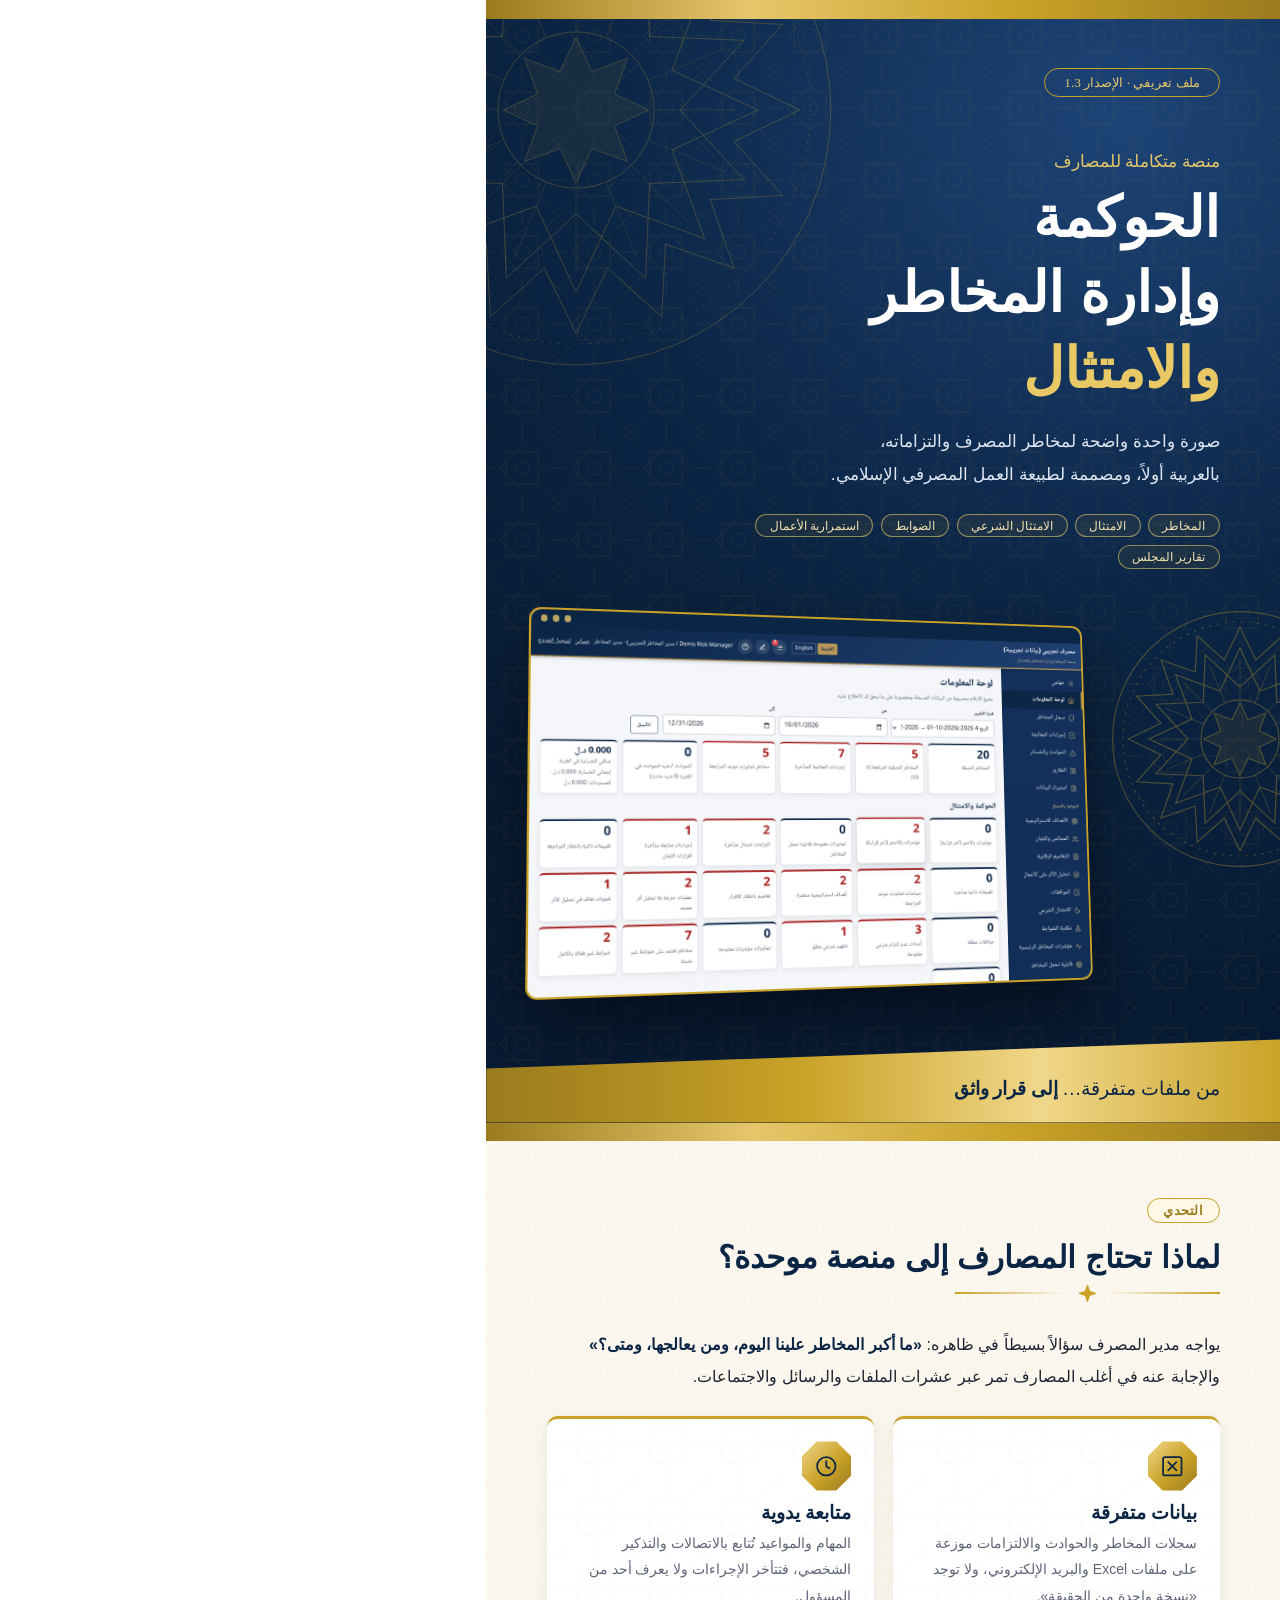
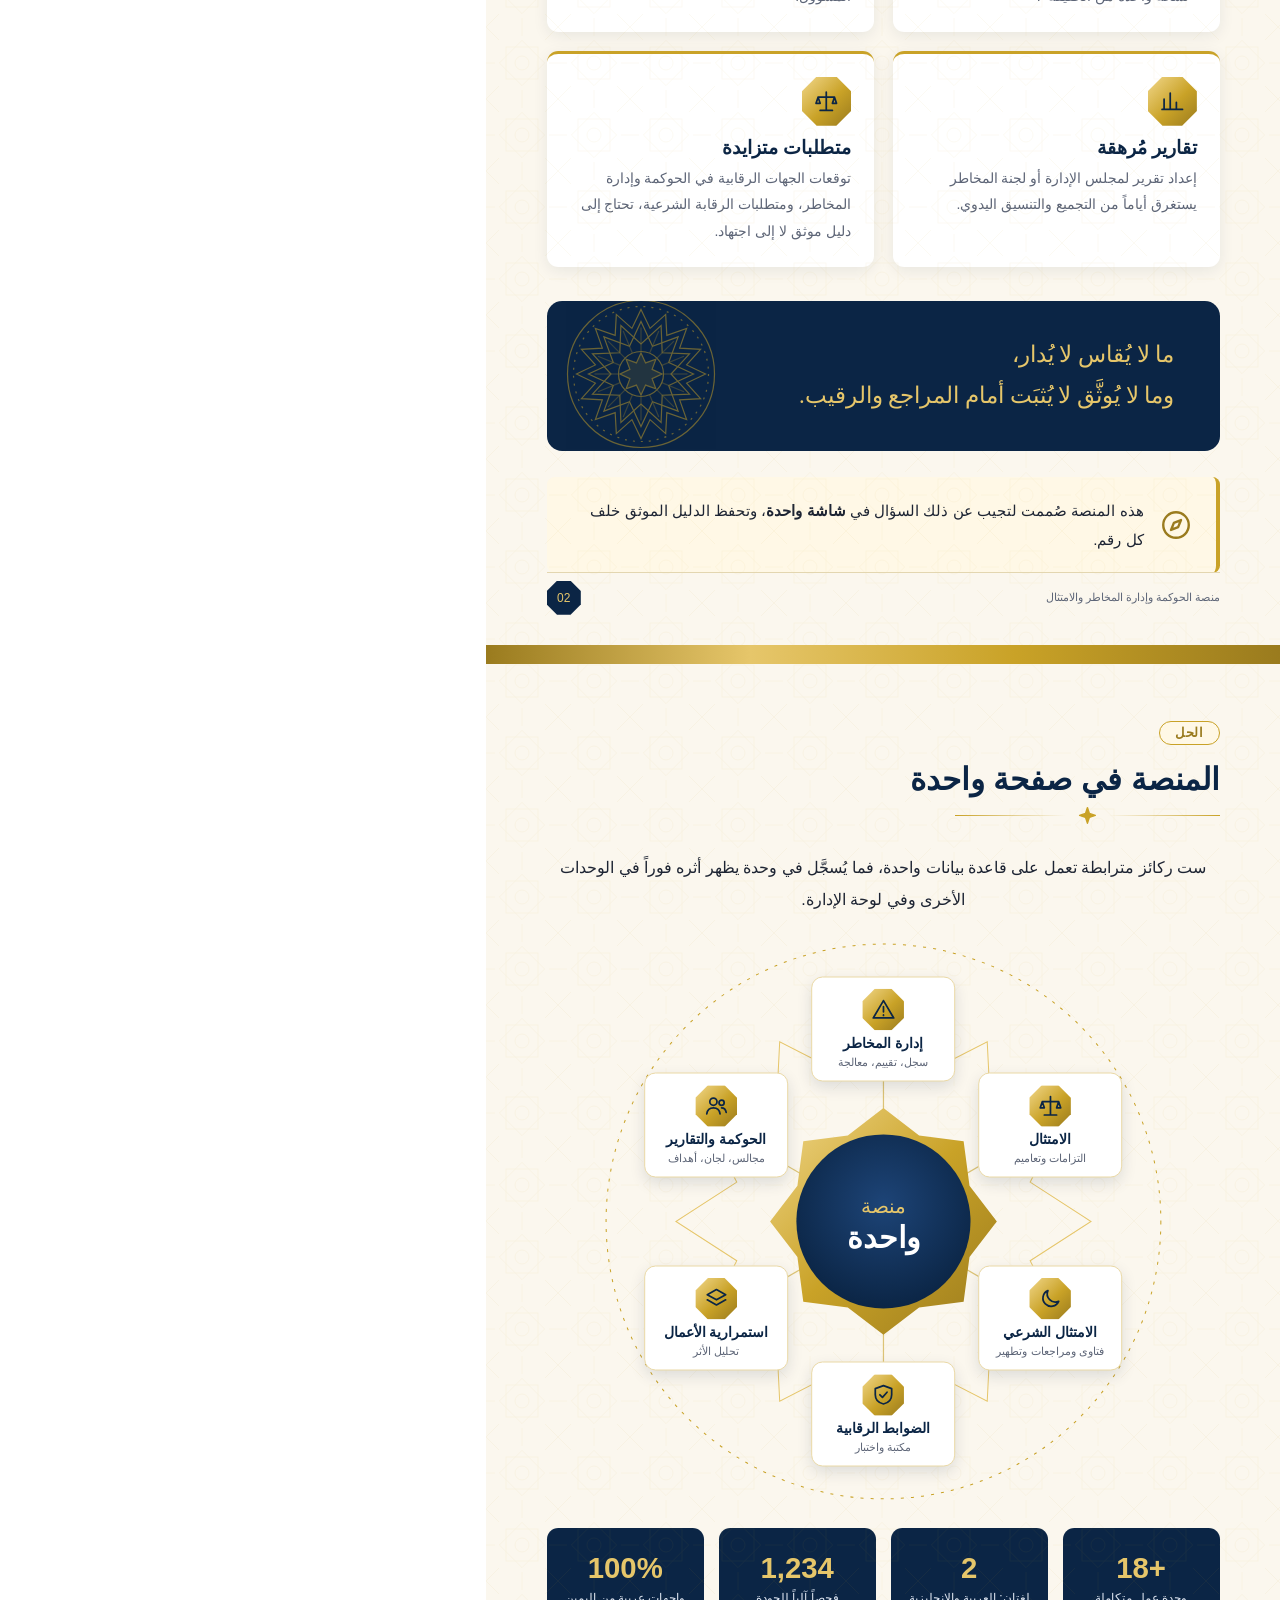
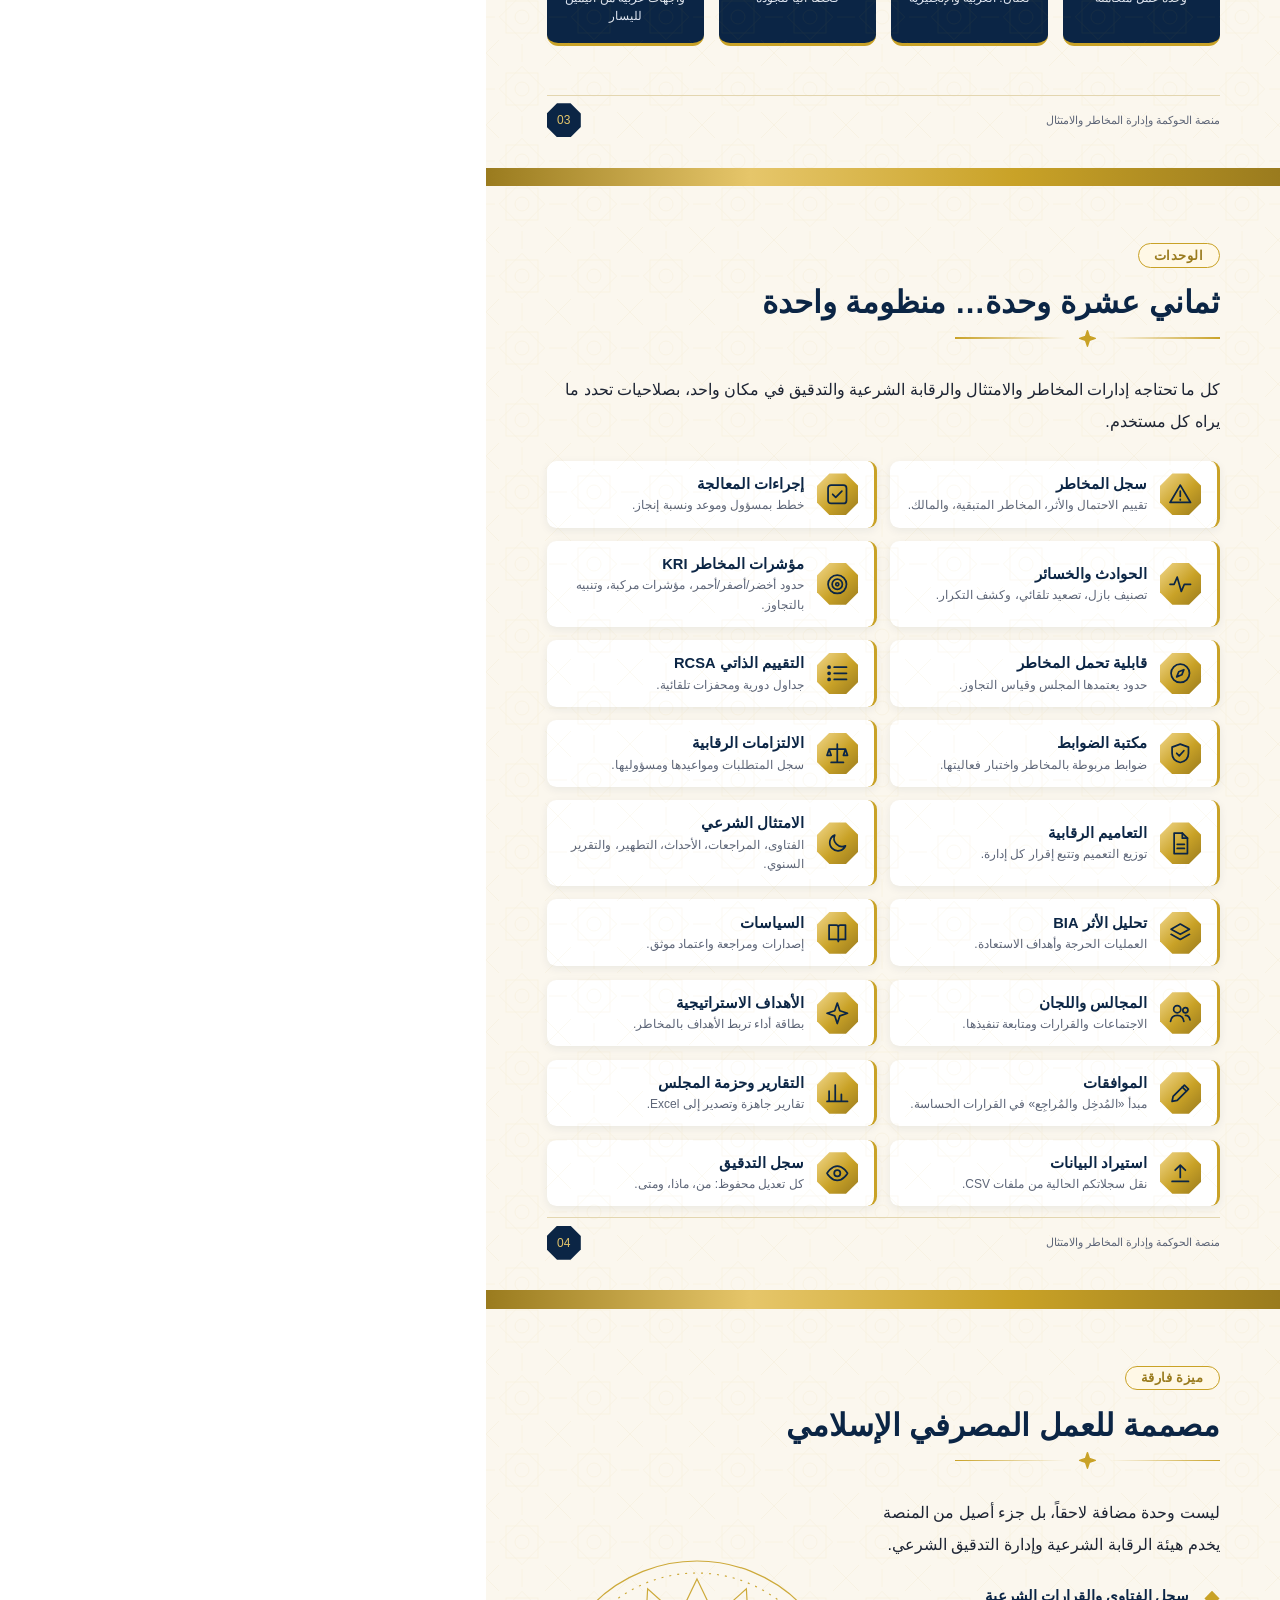
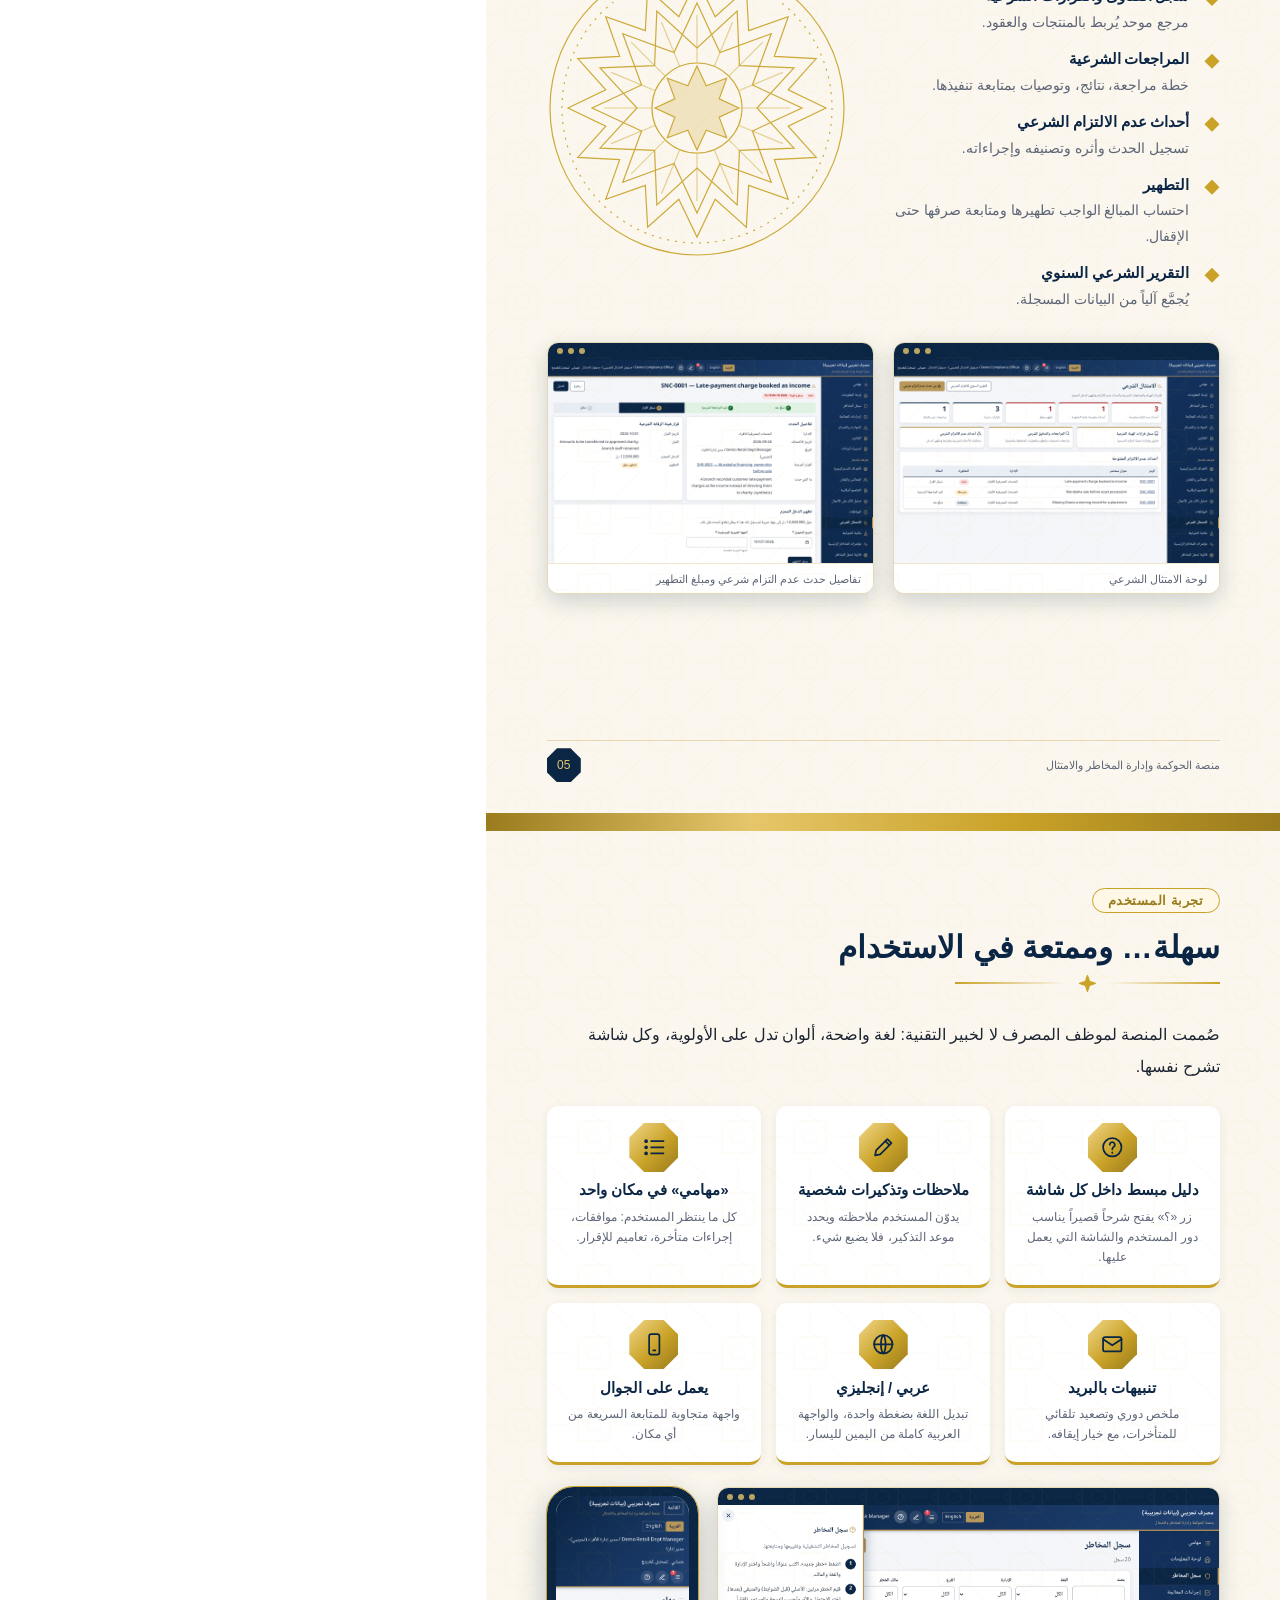
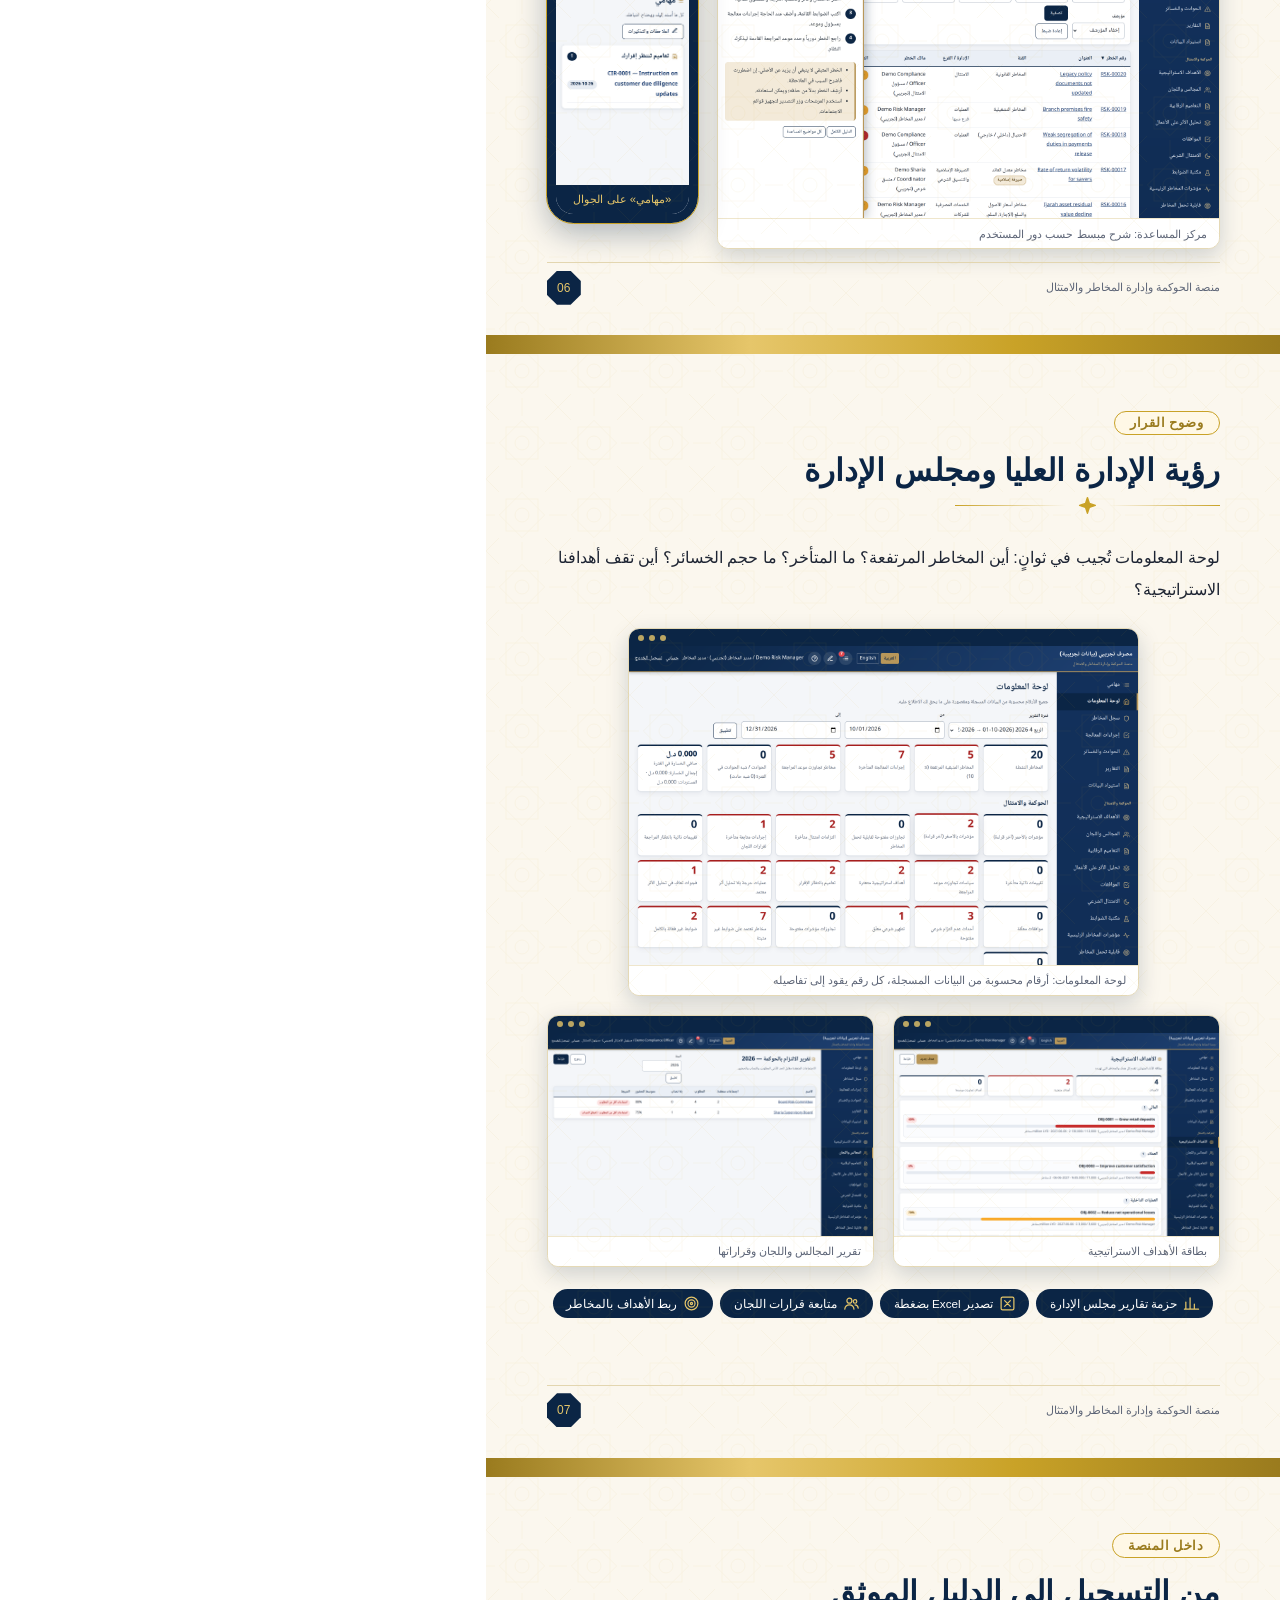
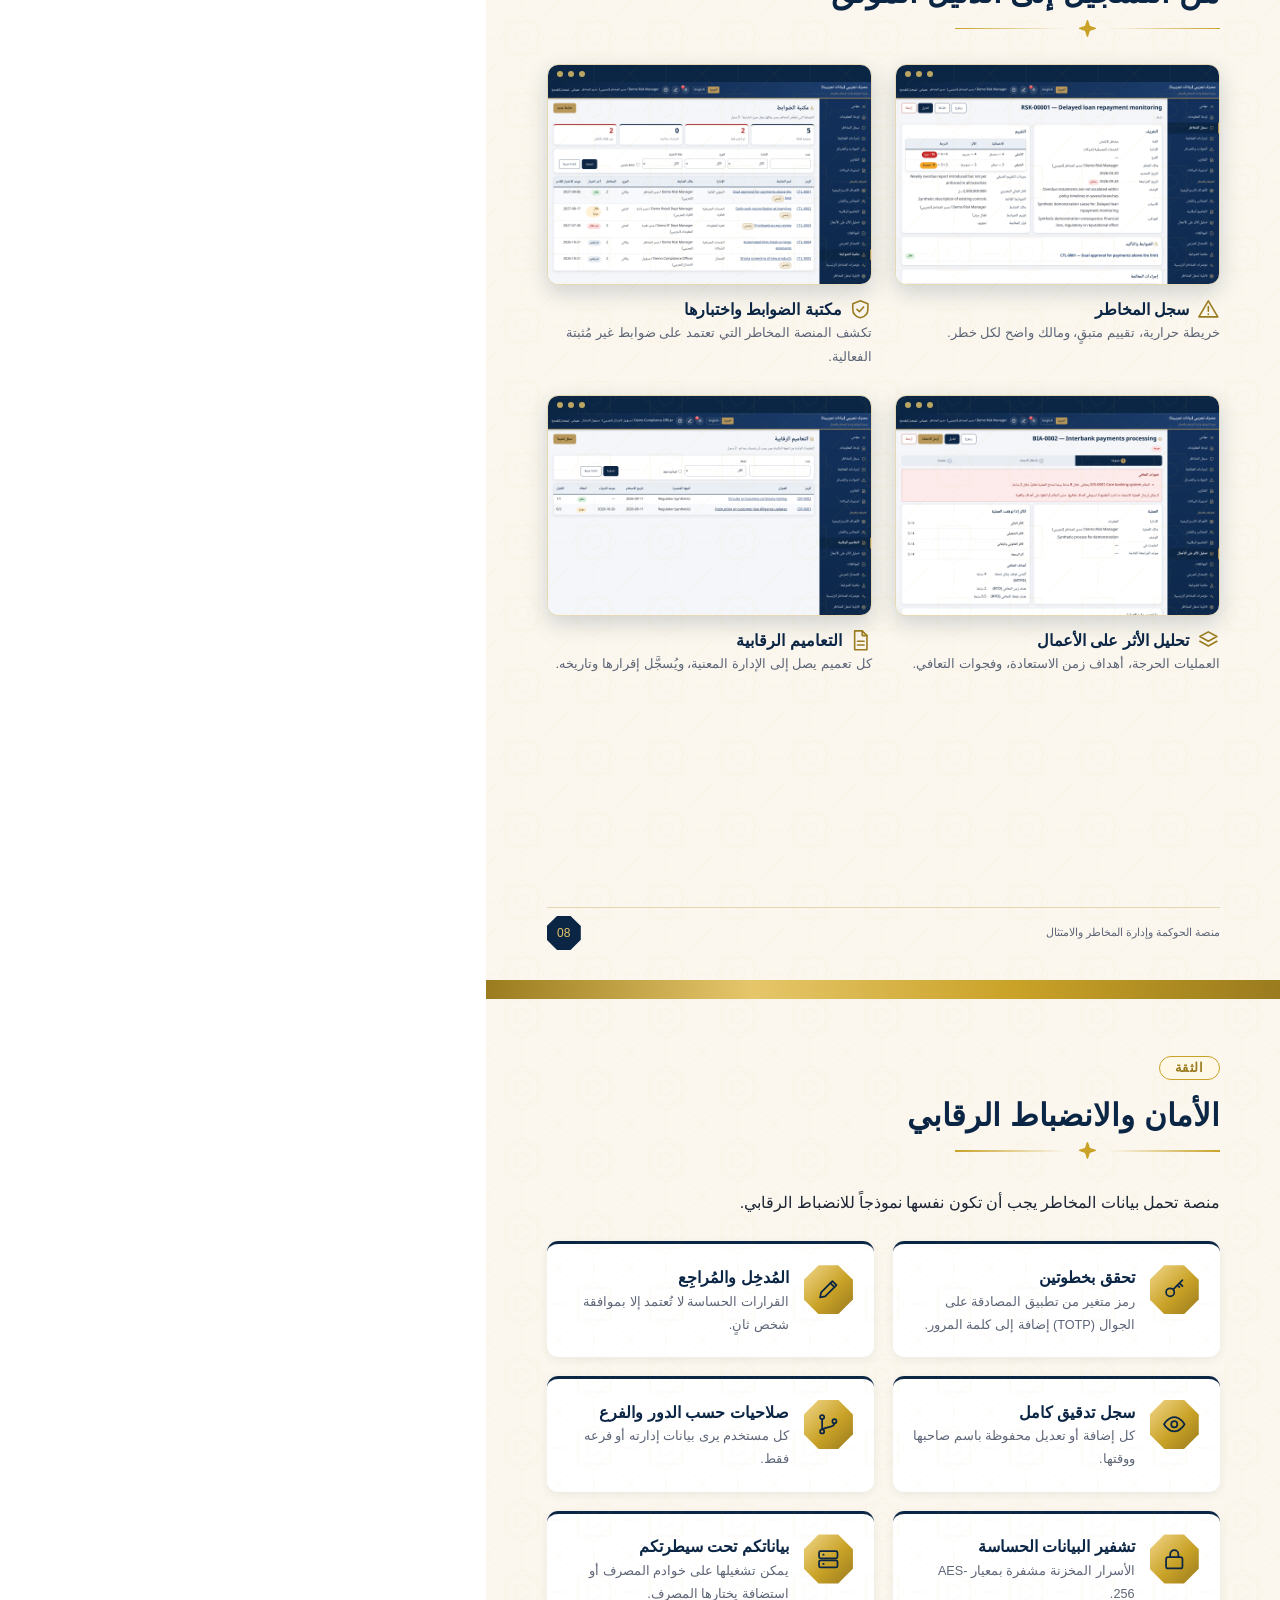
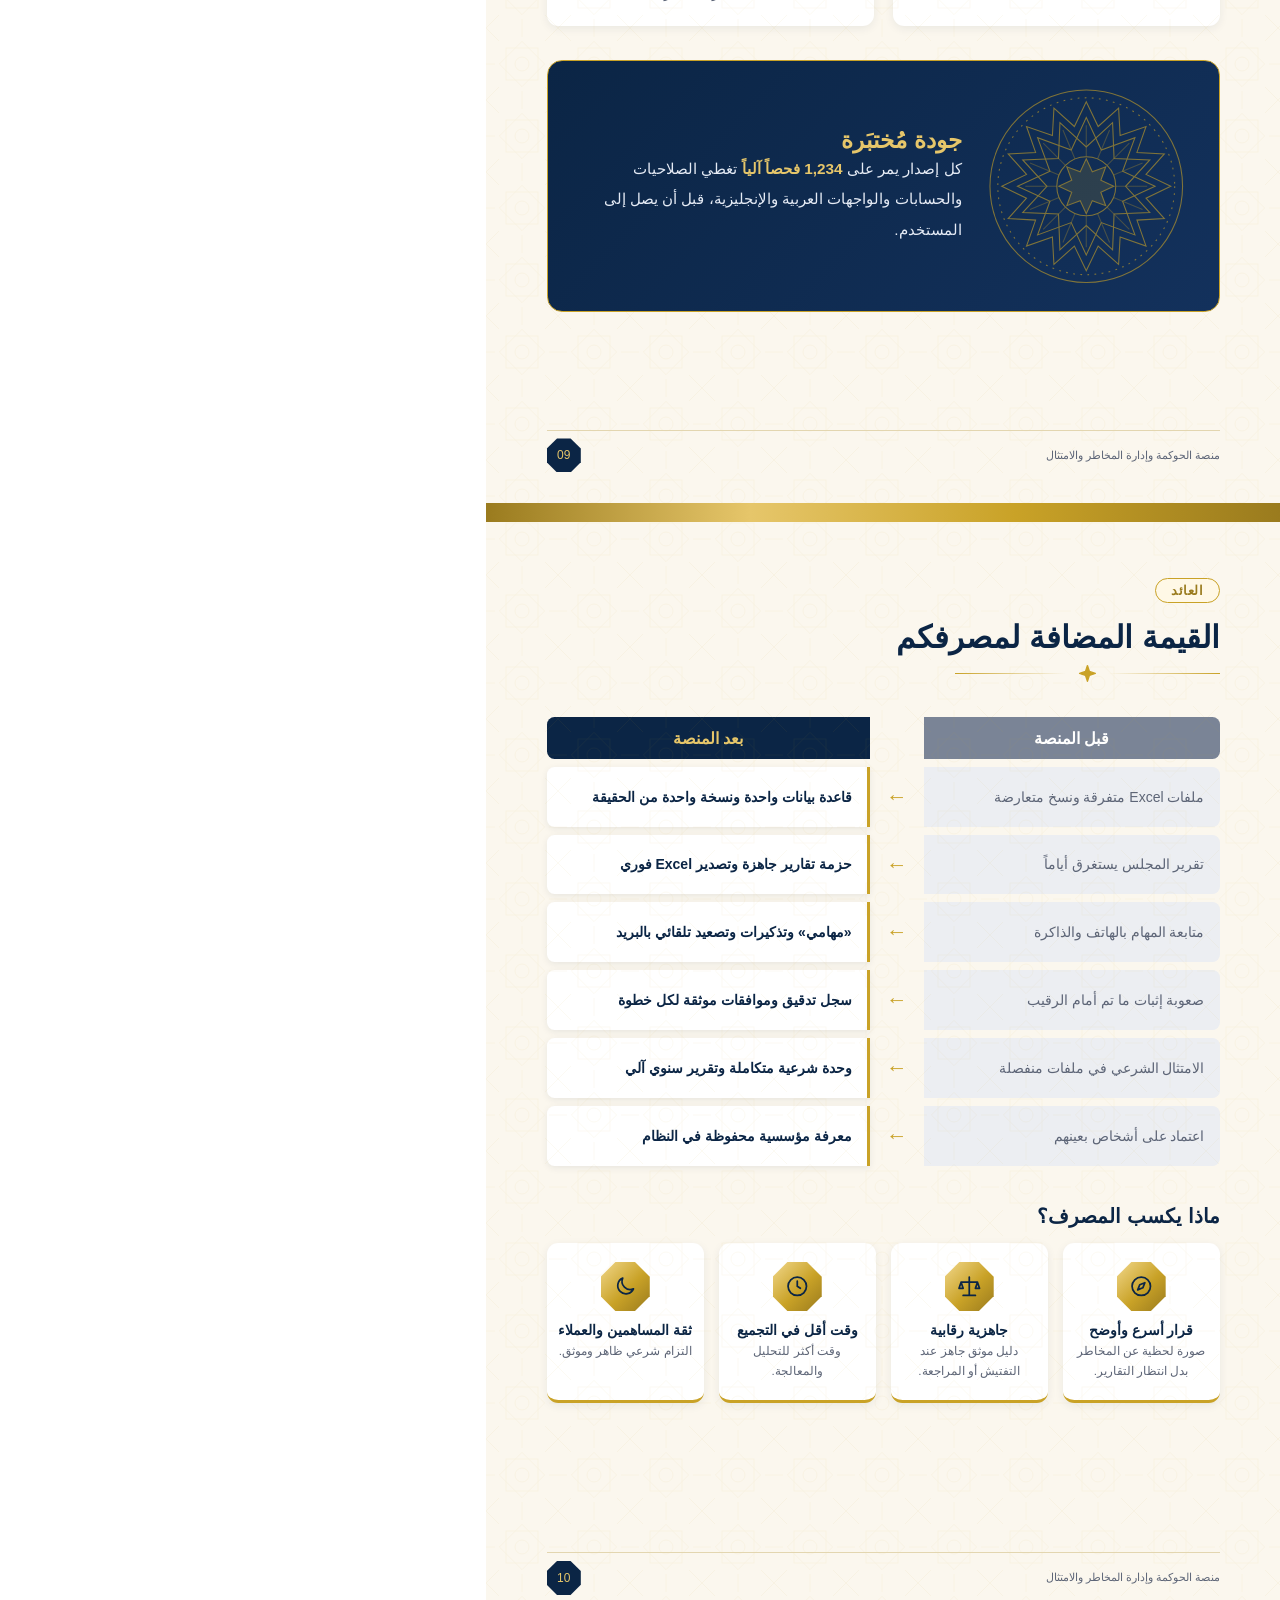
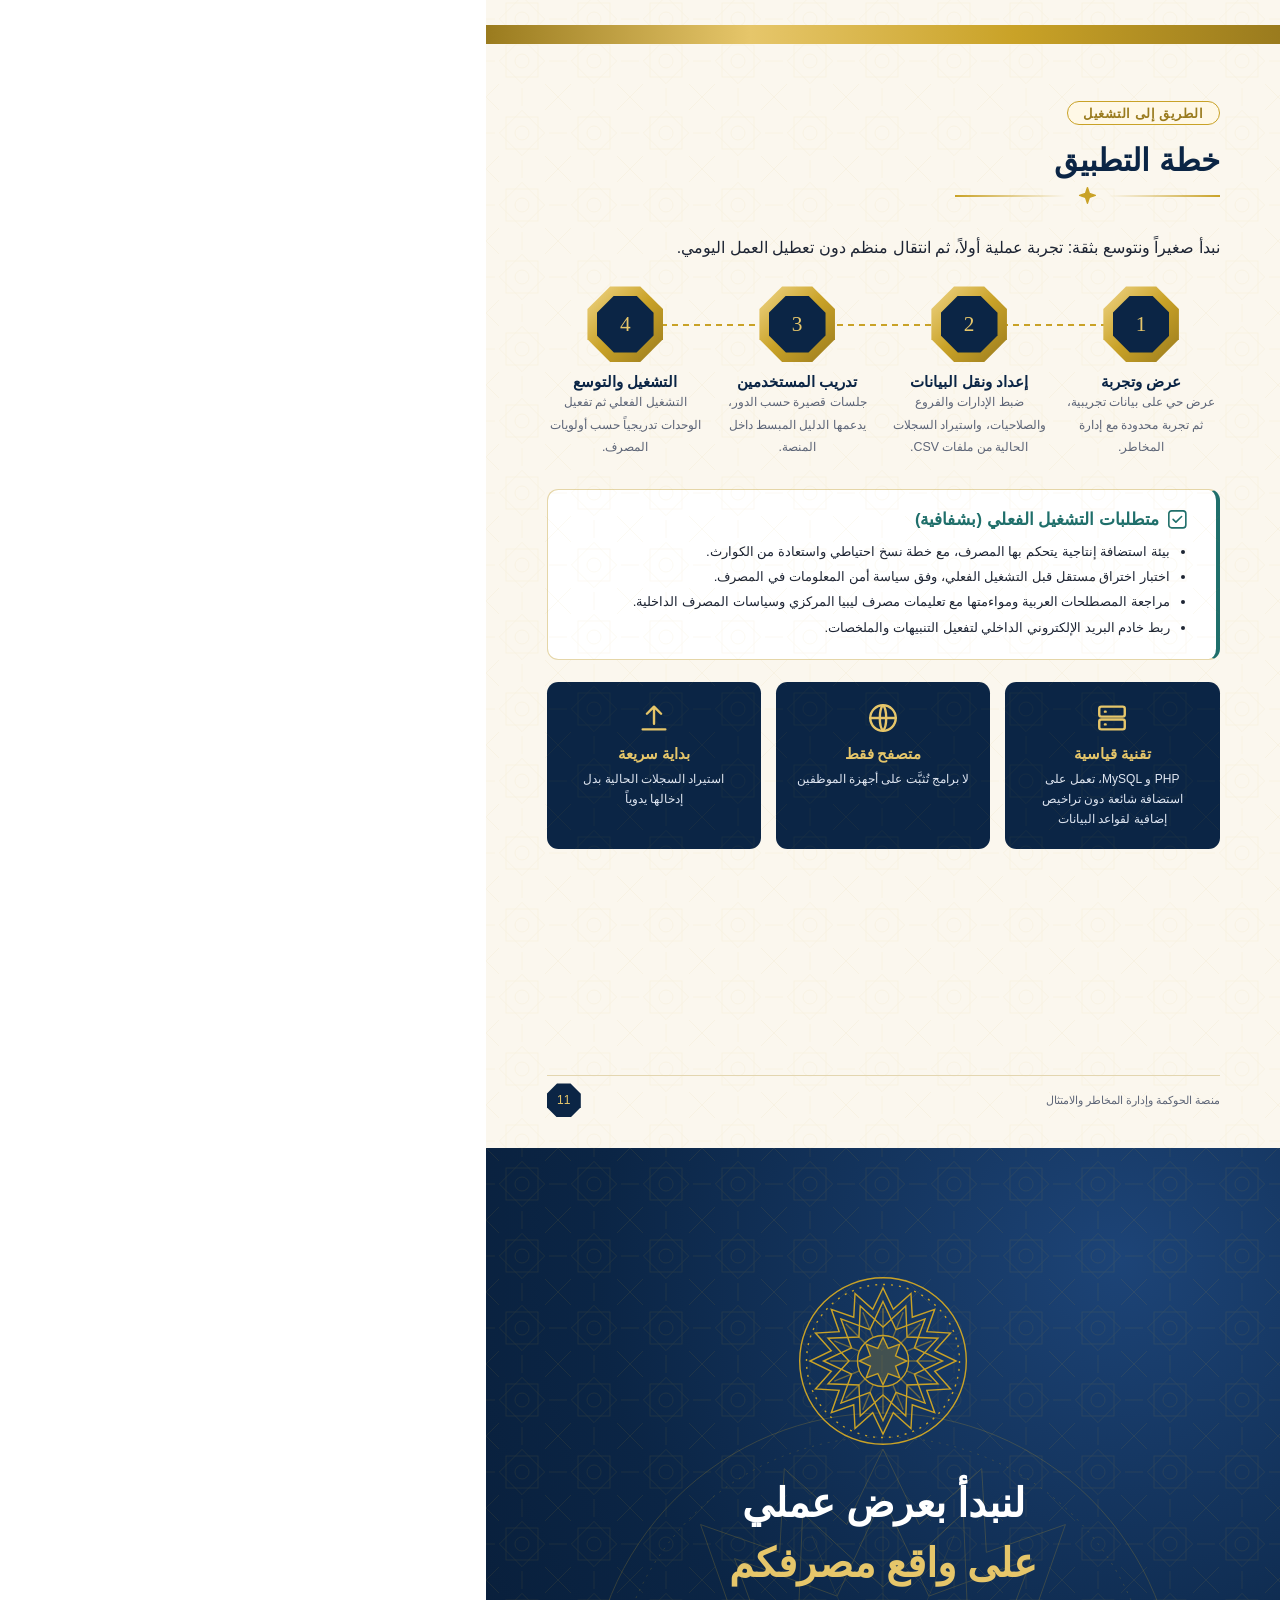
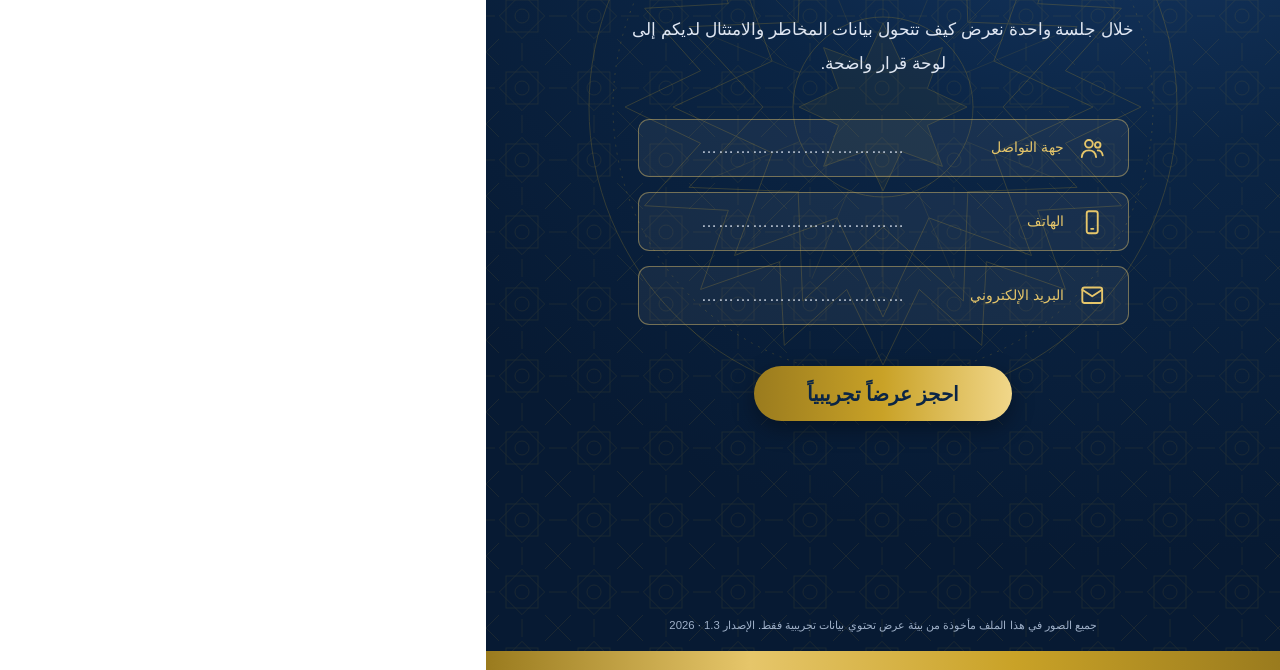
==== commit 7a383d5e: "Add 8-page executive brief (CBL compliance, resources, protection) with veiled screenshots Co-Author" ====
--- a/docs/brochure/brochure.html
+++ b/docs/brochure/brochure.html
@@ -45,7 +45,7 @@
 .cover-title{position:absolute;top:40mm;right:16mm;left:16mm}
 .cover-title .over{color:var(--gold2);font-family:'Noto Kufi Arabic';font-size:13pt;margin-bottom:2mm}
 .cover-title h1{font-size:42pt;line-height:1.35;font-weight:700}
-.cover-title h1 span{background:linear-gradient(90deg,#F1D78A,var(--gold),#F7E3A4);-webkit-background-clip:text;background-clip:text;color:transparent}
+.cover-title h1 span{color:#E9C866}
 .cover .lead{font-size:13pt;line-height:1.9;color:#dfe6f2;margin-top:5mm}
 .pills{display:flex;flex-wrap:wrap;gap:2mm;margin-top:6mm;max-width:150mm}
 .pills span{font-size:9pt;border:1px solid rgba(230,198,106,.6);color:#f4e2ae;padding:1mm 3.5mm;border-radius:20px;background:rgba(201,162,39,.08)}
